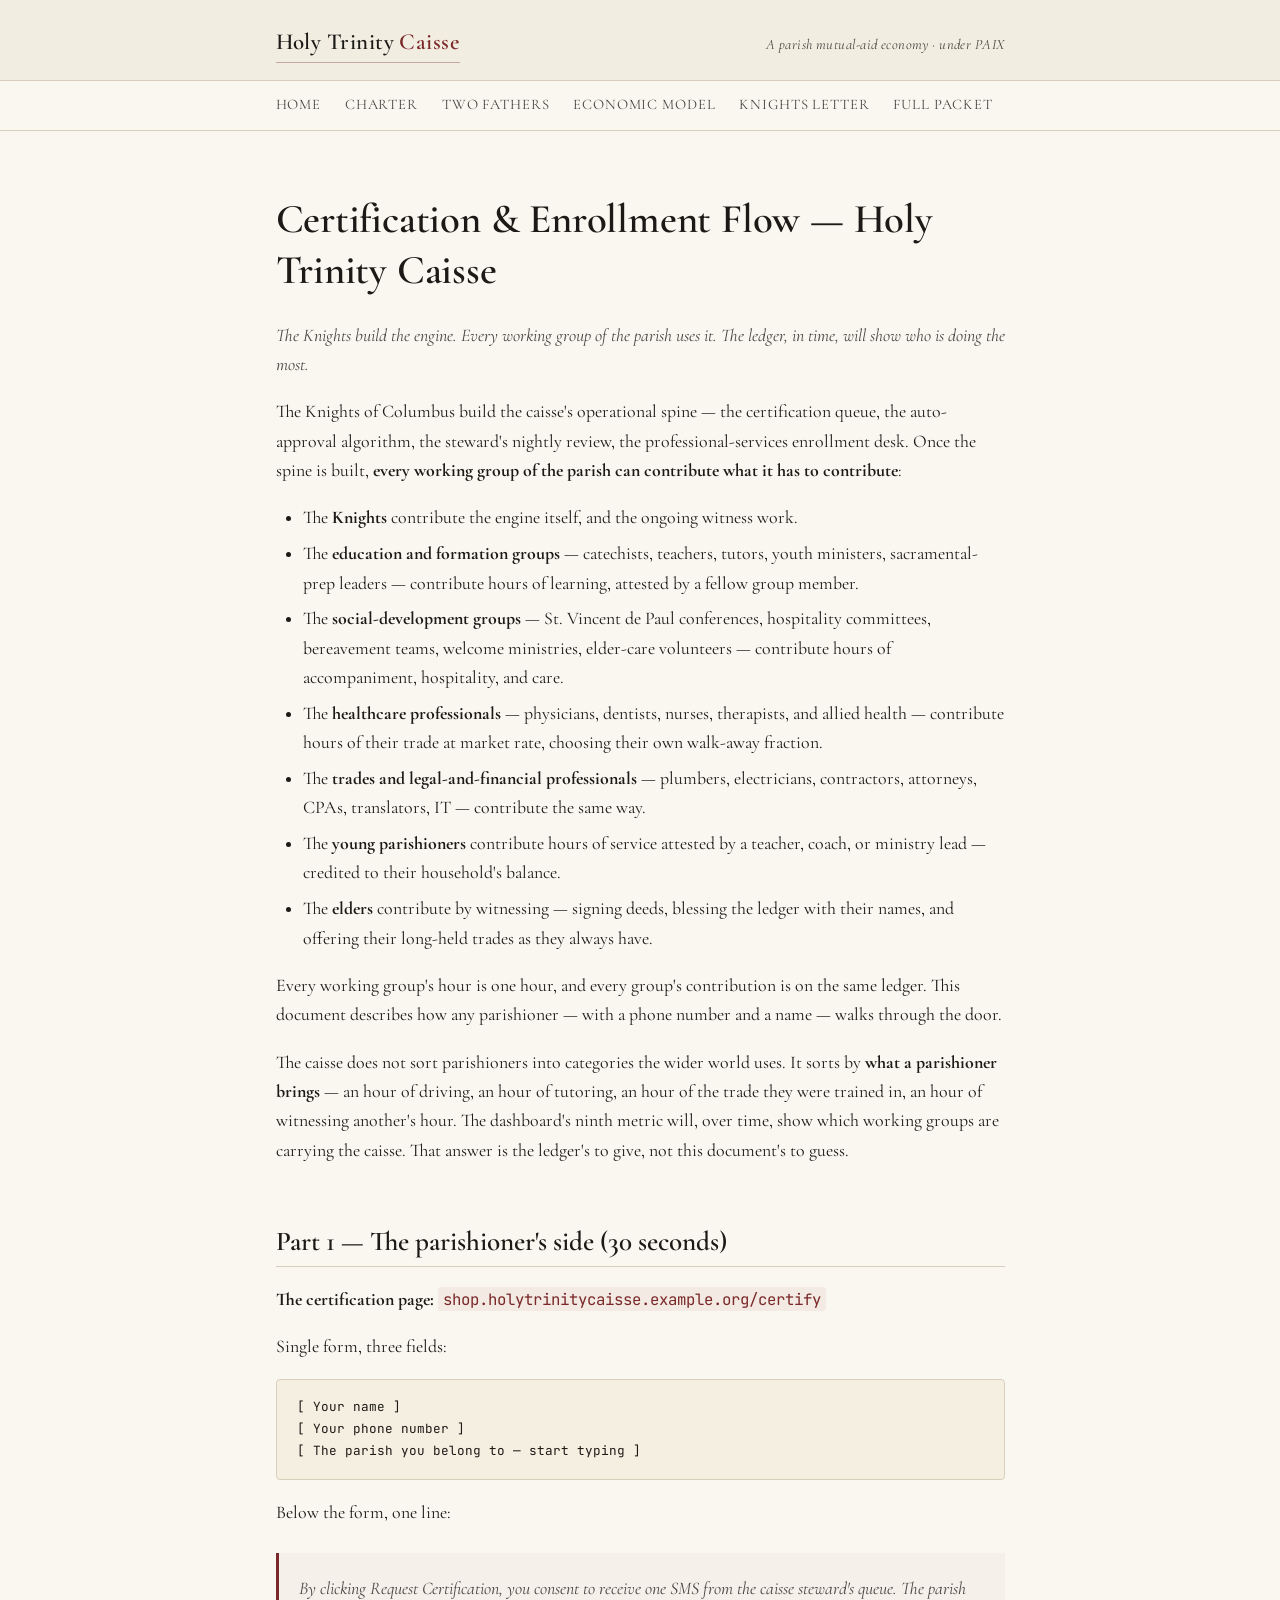
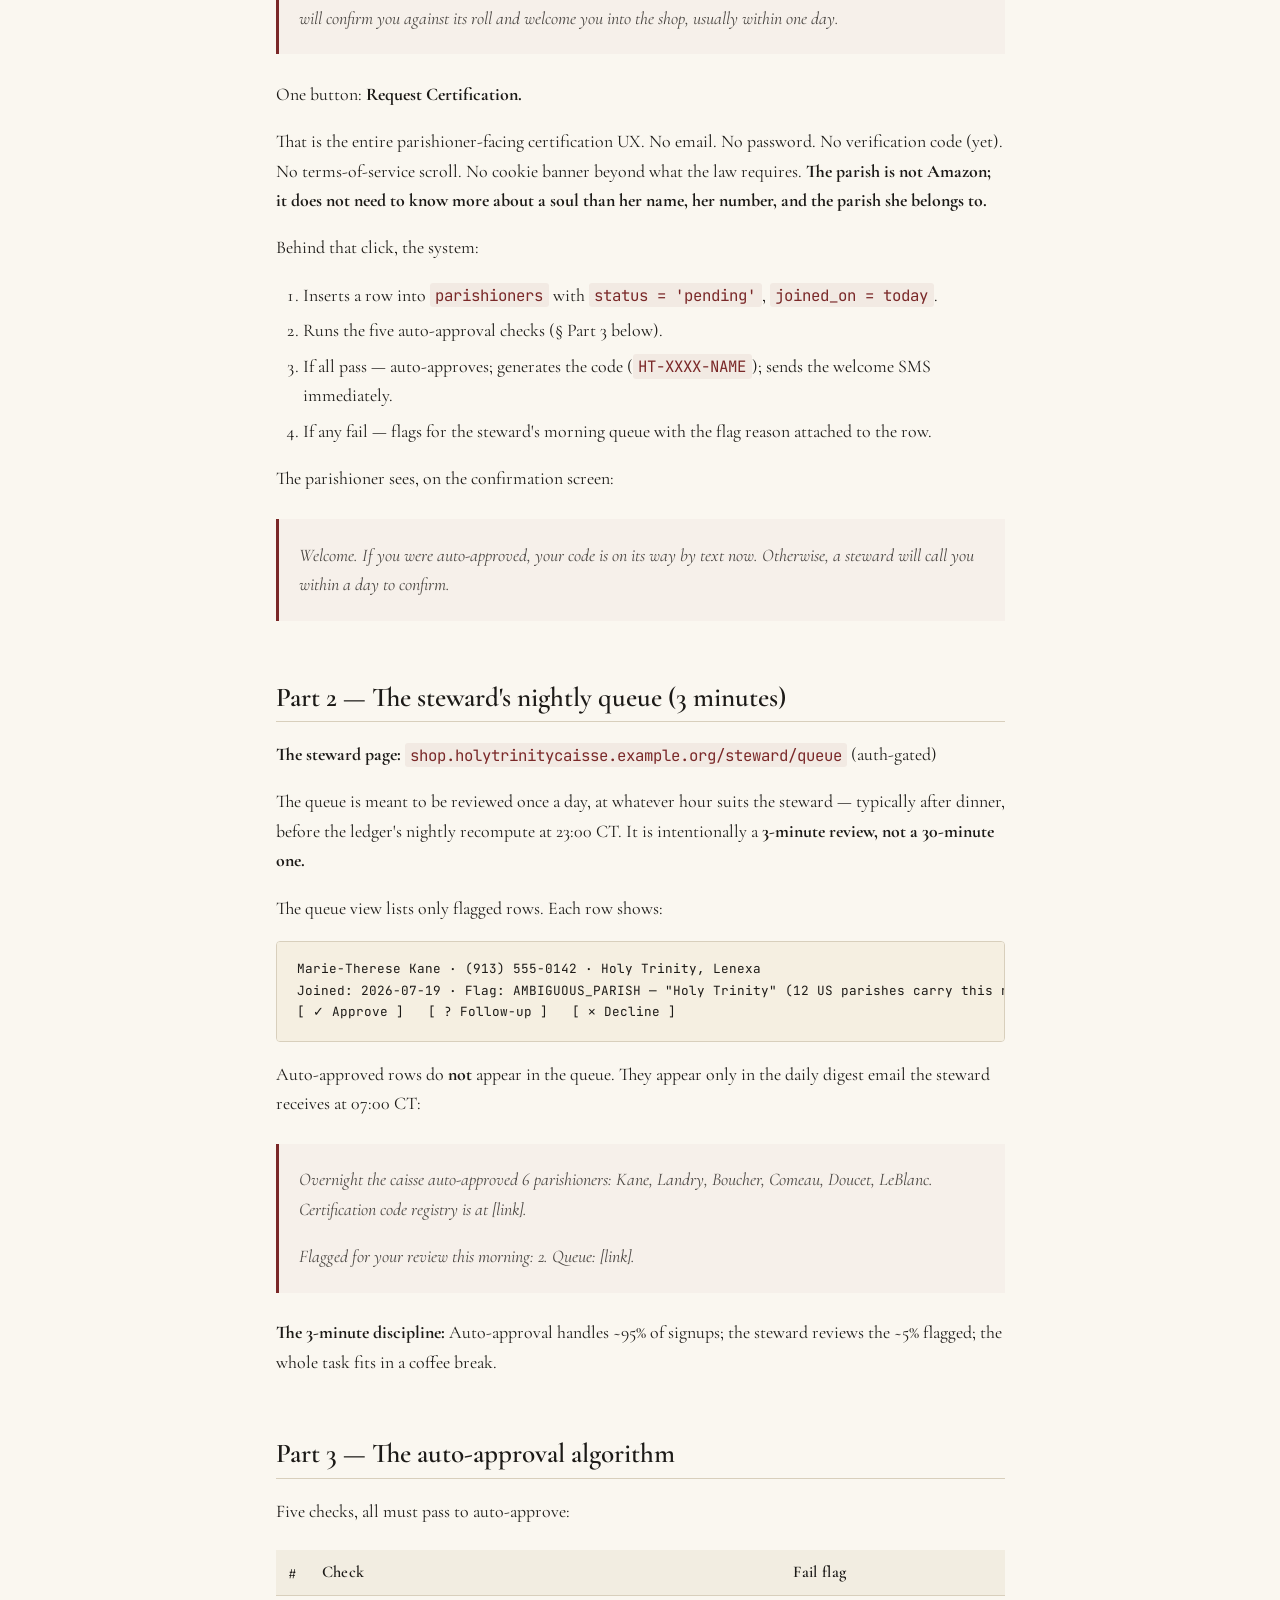
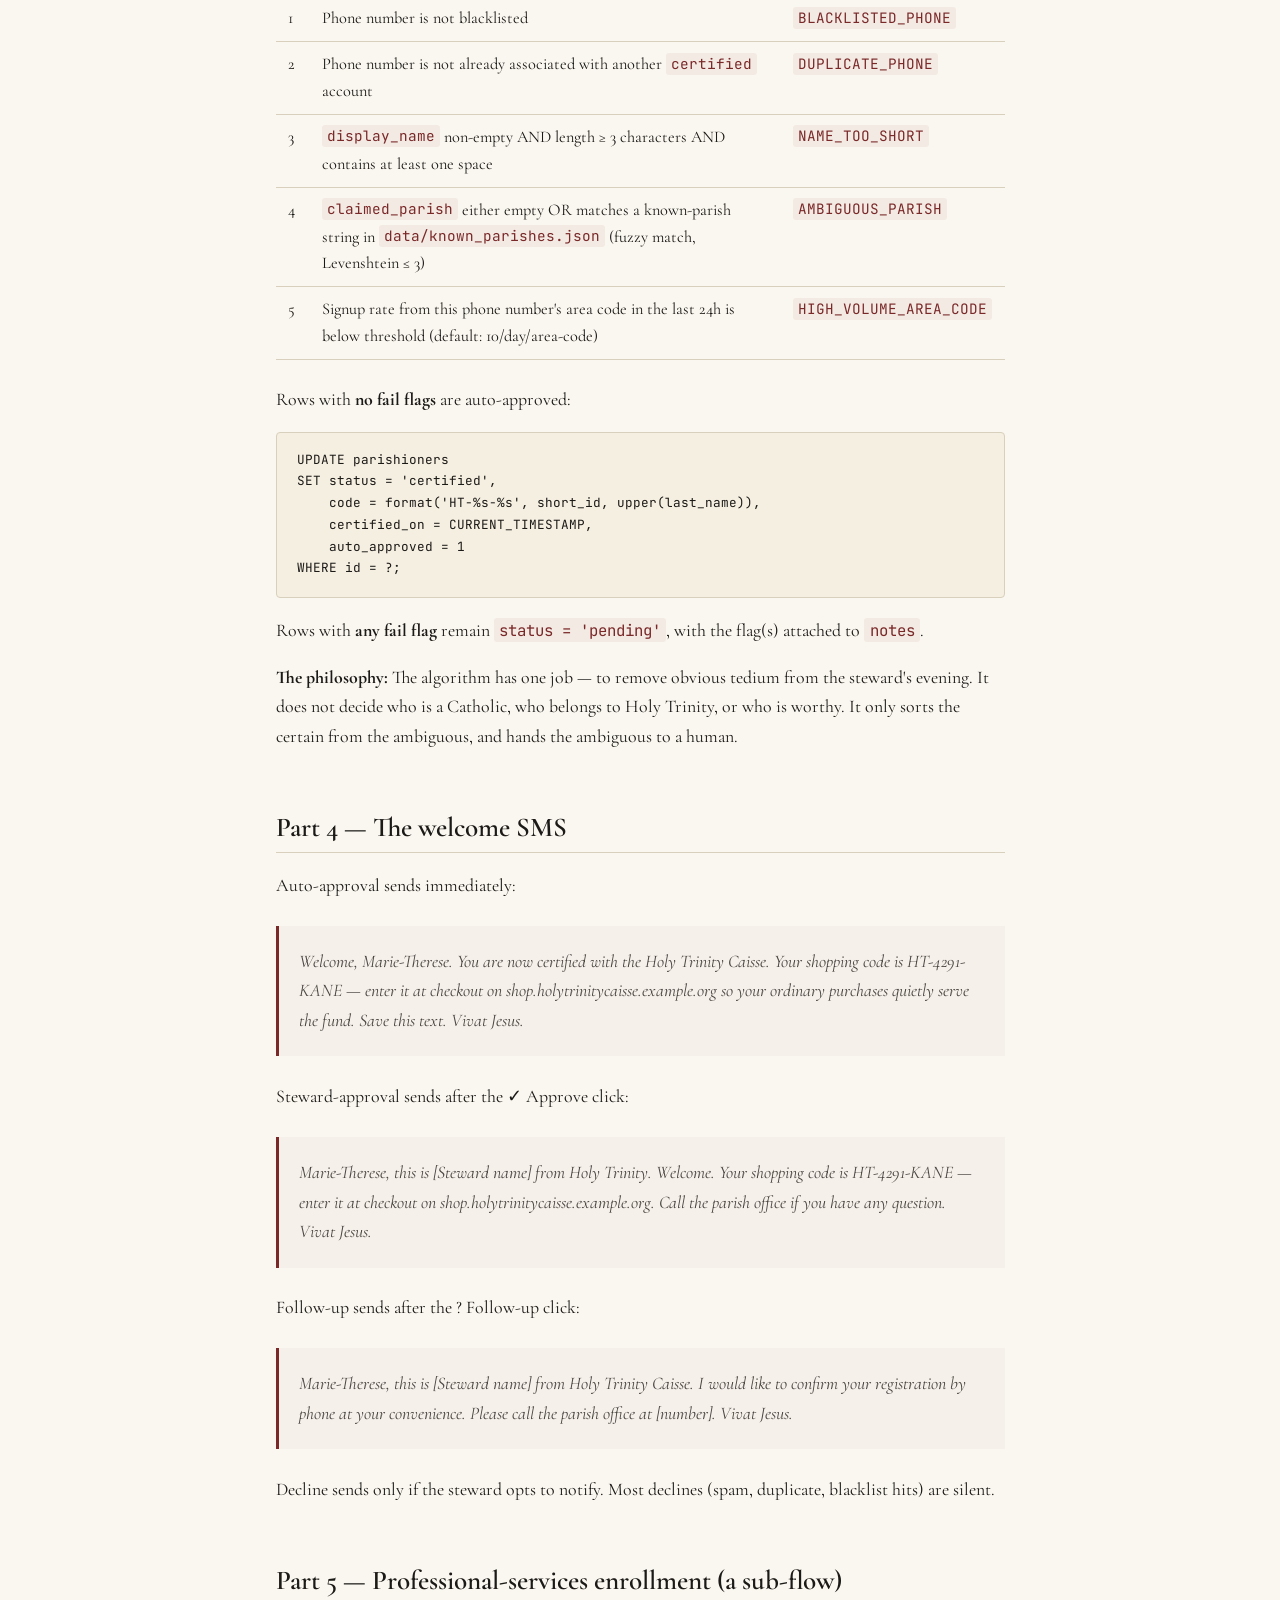
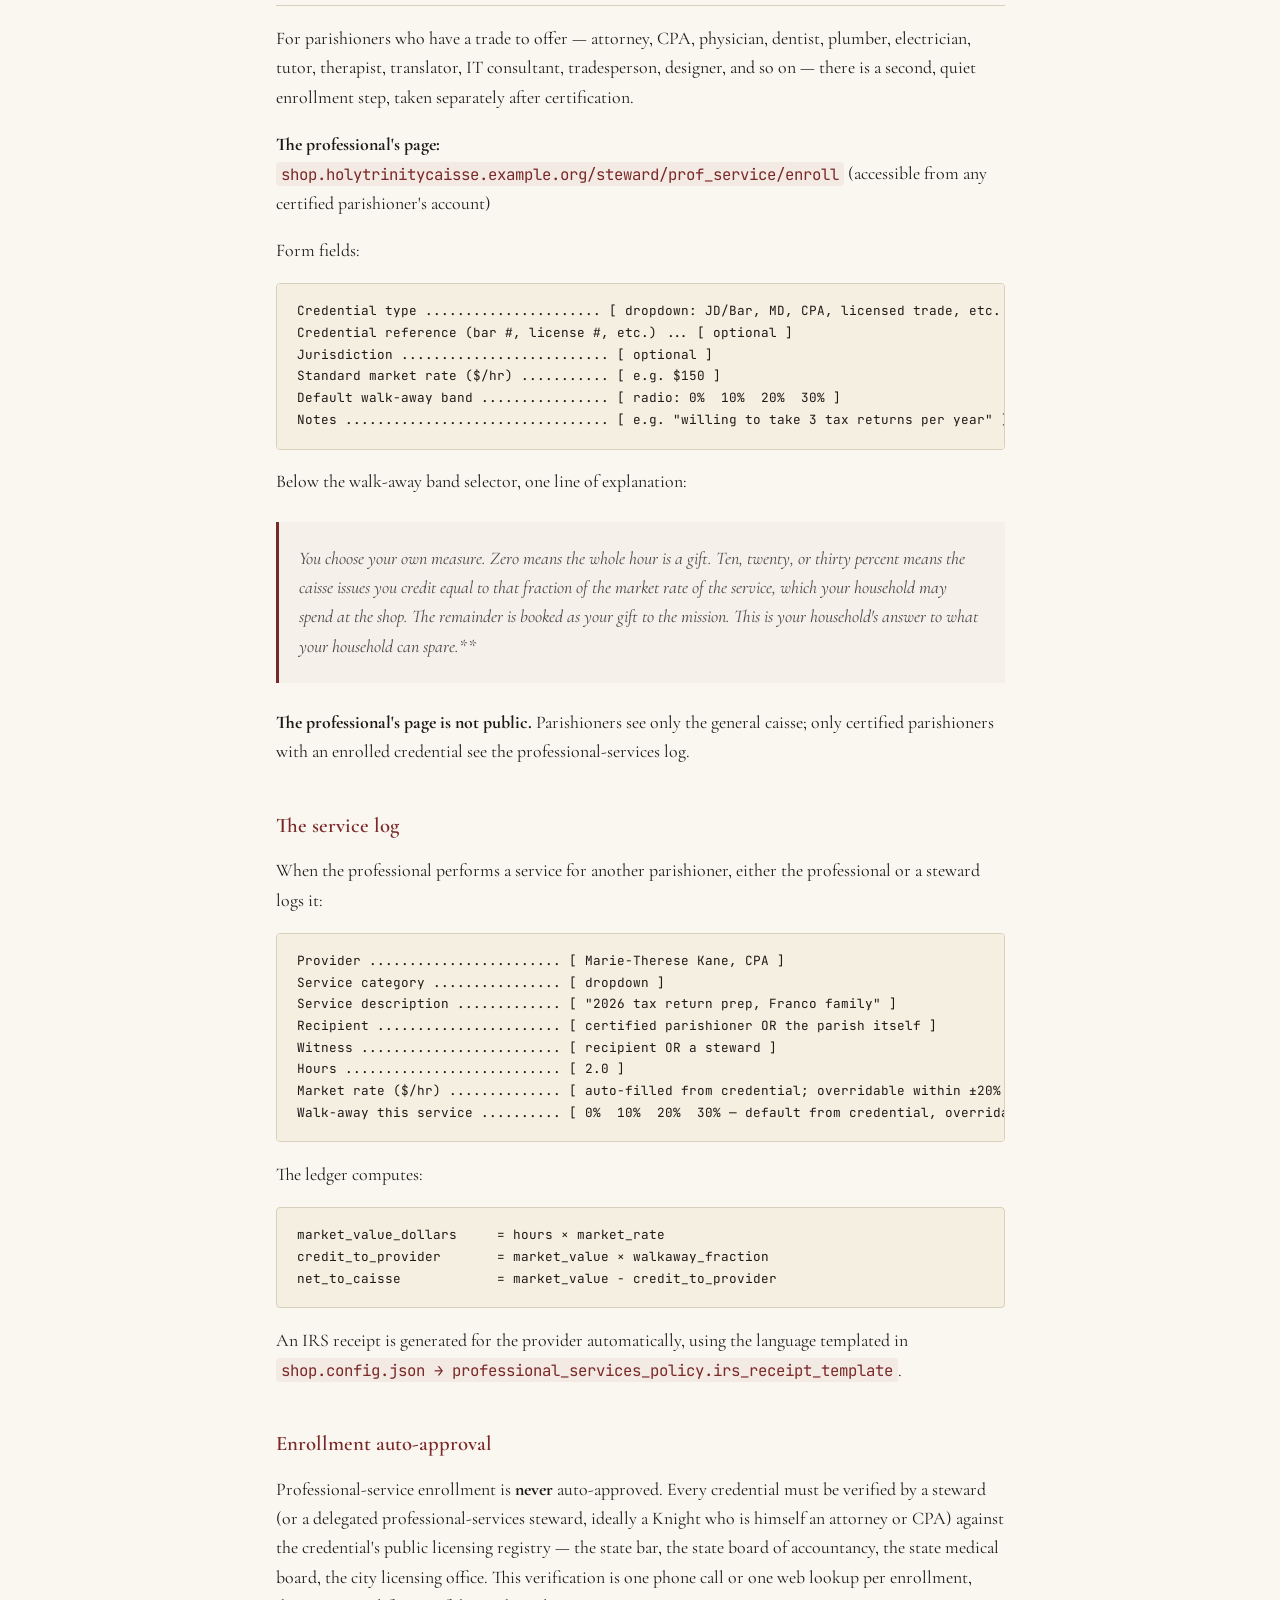
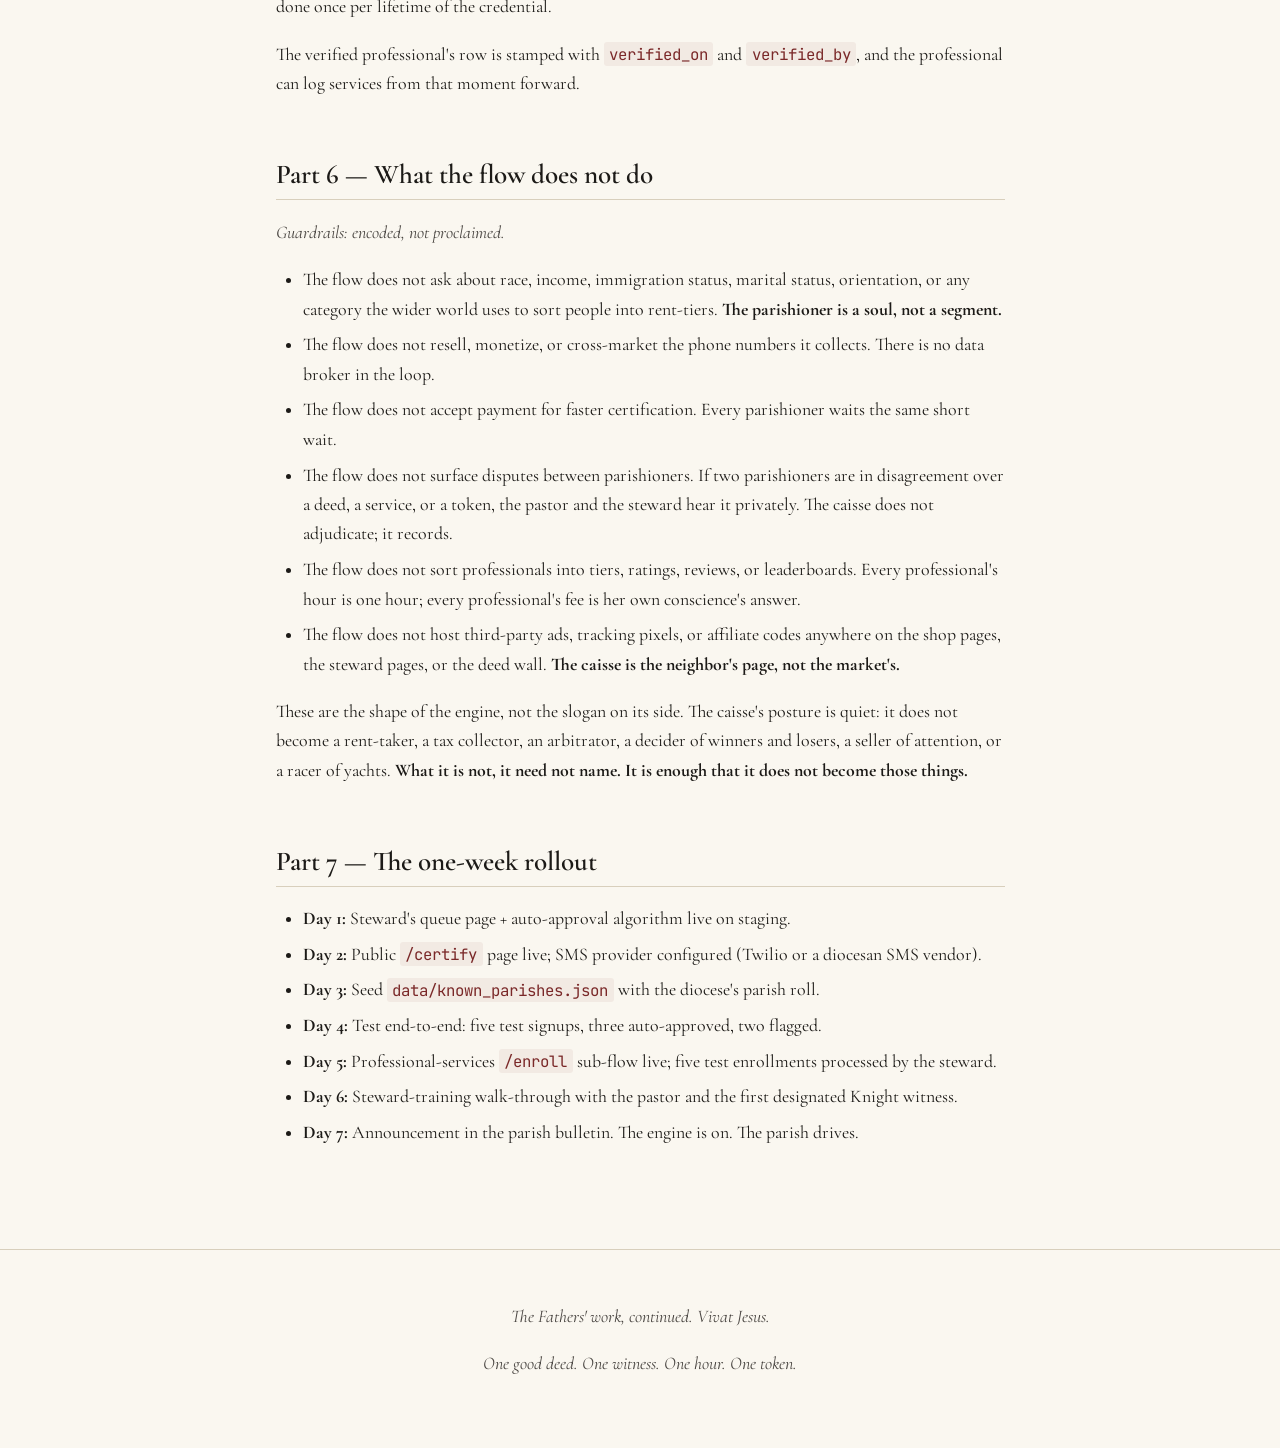
==== certification-flow.html @ d46575b5 "Founding packet — Holy Trinity Caisse One good deed. One witness. One hour. One token.  Includes: - " ====
<!DOCTYPE html>
<html lang="en">
<head>
<meta charset="utf-8">
<meta name="viewport" content="width=device-width, initial-scale=1">
<title>Certification & Enrollment Flow — Holy Trinity Caisse</title>
<meta name="description" content="The Holy Trinity Caisse — a parish-scale mutual-aid economy under the umbrella of PAIX.">
<link rel="preconnect" href="https://fonts.googleapis.com">
<link rel="preconnect" href="https://fonts.gstatic.com" crossorigin>
<link href="https://fonts.googleapis.com/css2?family=Cormorant+Garamond:ital,wght@0,400;0,500;0,600;0,700;1,400;1,500&family=JetBrains+Mono:wght@400;500&display=swap" rel="stylesheet">
<link rel="stylesheet" href="style.css">
<link rel="icon" href="data:image/svg+xml,%3Csvg xmlns='http://www.w3.org/2000/svg' viewBox='0 0 32 32'%3E%3Crect width='32' height='32' fill='%23faf7f0'/%3E%3Ctext x='16' y='23' text-anchor='middle' font-family='Georgia' font-size='22' fill='%237a2828' font-weight='600'%3E%E2%9C%9D%3C/text%3E%3C/svg%3E">
</head>
<body>
<header class="site">
  <div class="wrap">
    <div class="brand">
      <a href="index.html" class="brand-title">Holy Trinity <span>Caisse</span></a>
      <span class="brand-tag">A parish mutual-aid economy · under PAIX</span>
    </div>
  </div>
</header>
<nav class="site">
  <div class="wrap">
    <a href="index.html">Home</a>
    <a href="charter.html">Charter</a>
    <a href="history.html">Two Fathers</a>
    <a href="economic-model.html">Economic Model</a>
    <a href="knights-letter.html">Knights Letter</a>
    <a href="packet.html">Full Packet</a>
  </div>
</nav>
<main>
  <div class="wrap">
    <h1 id="certification-enrollment-flow-holy-trinity-caisse">Certification &amp; Enrollment Flow — Holy Trinity Caisse</h1>
<p><em>The Knights build the engine. Every working group of the parish uses it. The ledger, in time, will show who is doing the most.</em></p>
<p>The Knights of Columbus build the caisse's operational spine — the certification queue, the auto-approval algorithm, the steward's nightly review, the professional-services enrollment desk. Once the spine is built, <strong>every working group of the parish can contribute what it has to contribute</strong>:</p>
<ul>
<li>The <strong>Knights</strong> contribute the engine itself, and the ongoing witness work.</li>
<li>The <strong>education and formation groups</strong> — catechists, teachers, tutors, youth ministers, sacramental-prep leaders — contribute hours of learning, attested by a fellow group member.</li>
<li>The <strong>social-development groups</strong> — St. Vincent de Paul conferences, hospitality committees, bereavement teams, welcome ministries, elder-care volunteers — contribute hours of accompaniment, hospitality, and care.</li>
<li>The <strong>healthcare professionals</strong> — physicians, dentists, nurses, therapists, and allied health — contribute hours of their trade at market rate, choosing their own walk-away fraction.</li>
<li>The <strong>trades and legal-and-financial professionals</strong> — plumbers, electricians, contractors, attorneys, CPAs, translators, IT — contribute the same way.</li>
<li>The <strong>young parishioners</strong> contribute hours of service attested by a teacher, coach, or ministry lead — credited to their household's balance.</li>
<li>The <strong>elders</strong> contribute by witnessing — signing deeds, blessing the ledger with their names, and offering their long-held trades as they always have.</li>
</ul>
<p>Every working group's hour is one hour, and every group's contribution is on the same ledger. This document describes how any parishioner — with a phone number and a name — walks through the door.</p>
<p>The caisse does not sort parishioners into categories the wider world uses. It sorts by <strong>what a parishioner brings</strong> — an hour of driving, an hour of tutoring, an hour of the trade they were trained in, an hour of witnessing another's hour. The dashboard's ninth metric will, over time, show which working groups are carrying the caisse. That answer is the ledger's to give, not this document's to guess.</p>
<h2 id="part-1-the-parishioners-side-30-seconds">Part 1 — The parishioner's side (30 seconds)</h2>
<p><strong>The certification page:</strong> <code>shop.holytrinitycaisse.example.org/certify</code></p>
<p>Single form, three fields:</p>
<pre><code>[ Your name ]
[ Your phone number ]
[ The parish you belong to — start typing ]
</code></pre>
<p>Below the form, one line:</p>
<blockquote>
<p><em>By clicking Request Certification, you consent to receive one SMS from the caisse steward's queue. The parish will confirm you against its roll and welcome you into the shop, usually within one day.</em></p>
</blockquote>
<p>One button: <strong>Request Certification.</strong></p>
<p>That is the entire parishioner-facing certification UX. No email. No password. No verification code (yet). No terms-of-service scroll. No cookie banner beyond what the law requires. <strong>The parish is not Amazon; it does not need to know more about a soul than her name, her number, and the parish she belongs to.</strong></p>
<p>Behind that click, the system:</p>
<ol>
<li>Inserts a row into <code>parishioners</code> with <code>status = 'pending'</code>, <code>joined_on = today</code>.</li>
<li>Runs the five auto-approval checks (§ Part 3 below).</li>
<li>If all pass — auto-approves; generates the code (<code>HT-XXXX-NAME</code>); sends the welcome SMS immediately.</li>
<li>If any fail — flags for the steward's morning queue with the flag reason attached to the row.</li>
</ol>
<p>The parishioner sees, on the confirmation screen:</p>
<blockquote>
<p><em>Welcome. If you were auto-approved, your code is on its way by text now. Otherwise, a steward will call you within a day to confirm.</em></p>
</blockquote>
<h2 id="part-2-the-stewards-nightly-queue-3-minutes">Part 2 — The steward's nightly queue (3 minutes)</h2>
<p><strong>The steward page:</strong> <code>shop.holytrinitycaisse.example.org/steward/queue</code> (auth-gated)</p>
<p>The queue is meant to be reviewed once a day, at whatever hour suits the steward — typically after dinner, before the ledger's nightly recompute at 23:00 CT. It is intentionally a <strong>3-minute review, not a 30-minute one.</strong></p>
<p>The queue view lists only flagged rows. Each row shows:</p>
<pre><code>Marie-Therese Kane · (913) 555-0142 · Holy Trinity, Lenexa
Joined: 2026-07-19 · Flag: AMBIGUOUS_PARISH — &quot;Holy Trinity&quot; (12 US parishes carry this name)
[ ✓ Approve ]   [ ? Follow-up ]   [ ✕ Decline ]
</code></pre>
<p>Auto-approved rows do <strong>not</strong> appear in the queue. They appear only in the daily digest email the steward receives at 07:00 CT:</p>
<blockquote>
<p><em>Overnight the caisse auto-approved 6 parishioners: Kane, Landry, Boucher, Comeau, Doucet, LeBlanc. Certification code registry is at [link].</em></p>
<p><em>Flagged for your review this morning: 2. Queue: [link].</em></p>
</blockquote>
<p><strong>The 3-minute discipline:</strong> Auto-approval handles ~95% of signups; the steward reviews the ~5% flagged; the whole task fits in a coffee break.</p>
<h2 id="part-3-the-auto-approval-algorithm">Part 3 — The auto-approval algorithm</h2>
<p>Five checks, all must pass to auto-approve:</p>
<table>
<thead>
<tr>
<th>#</th>
<th>Check</th>
<th>Fail flag</th>
</tr>
</thead>
<tbody>
<tr>
<td>1</td>
<td>Phone number is not blacklisted</td>
<td><code>BLACKLISTED_PHONE</code></td>
</tr>
<tr>
<td>2</td>
<td>Phone number is not already associated with another <code>certified</code> account</td>
<td><code>DUPLICATE_PHONE</code></td>
</tr>
<tr>
<td>3</td>
<td><code>display_name</code> non-empty AND length ≥ 3 characters AND contains at least one space</td>
<td><code>NAME_TOO_SHORT</code></td>
</tr>
<tr>
<td>4</td>
<td><code>claimed_parish</code> either empty OR matches a known-parish string in <code>data/known_parishes.json</code> (fuzzy match, Levenshtein ≤ 3)</td>
<td><code>AMBIGUOUS_PARISH</code></td>
</tr>
<tr>
<td>5</td>
<td>Signup rate from this phone number's area code in the last 24h is below threshold (default: 10/day/area-code)</td>
<td><code>HIGH_VOLUME_AREA_CODE</code></td>
</tr>
</tbody>
</table>
<p>Rows with <strong>no fail flags</strong> are auto-approved:</p>
<pre><code class="language-sql">UPDATE parishioners
SET status = 'certified',
    code = format('HT-%s-%s', short_id, upper(last_name)),
    certified_on = CURRENT_TIMESTAMP,
    auto_approved = 1
WHERE id = ?;
</code></pre>
<p>Rows with <strong>any fail flag</strong> remain <code>status = 'pending'</code>, with the flag(s) attached to <code>notes</code>.</p>
<p><strong>The philosophy:</strong> The algorithm has one job — to remove obvious tedium from the steward's evening. It does not decide who is a Catholic, who belongs to Holy Trinity, or who is worthy. It only sorts the certain from the ambiguous, and hands the ambiguous to a human.</p>
<h2 id="part-4-the-welcome-sms">Part 4 — The welcome SMS</h2>
<p>Auto-approval sends immediately:</p>
<blockquote>
<p><em>Welcome, Marie-Therese. You are now certified with the Holy Trinity Caisse. Your shopping code is </em><em>HT-4291-KANE</em><em> — enter it at checkout on shop.holytrinitycaisse.example.org so your ordinary purchases quietly serve the fund. Save this text. Vivat Jesus.</em></p>
</blockquote>
<p>Steward-approval sends after the ✓ Approve click:</p>
<blockquote>
<p><em>Marie-Therese, this is [Steward name] from Holy Trinity. Welcome. Your shopping code is </em><em>HT-4291-KANE</em><em> — enter it at checkout on shop.holytrinitycaisse.example.org. Call the parish office if you have any question. Vivat Jesus.</em></p>
</blockquote>
<p>Follow-up sends after the ? Follow-up click:</p>
<blockquote>
<p><em>Marie-Therese, this is [Steward name] from Holy Trinity Caisse. I would like to confirm your registration by phone at your convenience. Please call the parish office at [number]. Vivat Jesus.</em></p>
</blockquote>
<p>Decline sends only if the steward opts to notify. Most declines (spam, duplicate, blacklist hits) are silent.</p>
<h2 id="part-5-professional-services-enrollment-a-sub-flow">Part 5 — Professional-services enrollment (a sub-flow)</h2>
<p>For parishioners who have a trade to offer — attorney, CPA, physician, dentist, plumber, electrician, tutor, therapist, translator, IT consultant, tradesperson, designer, and so on — there is a second, quiet enrollment step, taken separately after certification.</p>
<p><strong>The professional's page:</strong> <code>shop.holytrinitycaisse.example.org/steward/prof_service/enroll</code> (accessible from any certified parishioner's account)</p>
<p>Form fields:</p>
<pre><code>Credential type ...................... [ dropdown: JD/Bar, MD, CPA, licensed trade, etc. ]
Credential reference (bar #, license #, etc.) ... [ optional ]
Jurisdiction .......................... [ optional ]
Standard market rate ($/hr) ........... [ e.g. $150 ]
Default walk-away band ................ [ radio: 0%  10%  20%  30% ]
Notes ................................. [ e.g. &quot;willing to take 3 tax returns per year&quot; ]
</code></pre>
<p>Below the walk-away band selector, one line of explanation:</p>
<blockquote>
<p><em>You choose your own measure. Zero means the whole hour is a gift. Ten, twenty, or thirty percent means the caisse issues you credit equal to that fraction of the market rate of the service, which your household may spend at the shop. The remainder is booked as your gift to the mission. </em><em>This is your household's answer to what your household can spare.</em>**</p>
</blockquote>
<p><strong>The professional's page is not public.</strong> Parishioners see only the general caisse; only certified parishioners with an enrolled credential see the professional-services log.</p>
<h3 id="the-service-log">The service log</h3>
<p>When the professional performs a service for another parishioner, either the professional or a steward logs it:</p>
<pre><code>Provider ........................ [ Marie-Therese Kane, CPA ]
Service category ................ [ dropdown ]
Service description ............. [ &quot;2026 tax return prep, Franco family&quot; ]
Recipient ....................... [ certified parishioner OR the parish itself ]
Witness ......................... [ recipient OR a steward ]
Hours ........................... [ 2.0 ]
Market rate ($/hr) .............. [ auto-filled from credential; overridable within ±20% ]
Walk-away this service .......... [ 0%  10%  20%  30% — default from credential, overridable per service ]
</code></pre>
<p>The ledger computes:</p>
<pre><code>market_value_dollars     = hours × market_rate
credit_to_provider       = market_value × walkaway_fraction
net_to_caisse            = market_value − credit_to_provider
</code></pre>
<p>An IRS receipt is generated for the provider automatically, using the language templated in <code>shop.config.json → professional_services_policy.irs_receipt_template</code>.</p>
<h3 id="enrollment-auto-approval">Enrollment auto-approval</h3>
<p>Professional-service enrollment is <strong>never</strong> auto-approved. Every credential must be verified by a steward (or a delegated professional-services steward, ideally a Knight who is himself an attorney or CPA) against the credential's public licensing registry — the state bar, the state board of accountancy, the state medical board, the city licensing office. This verification is one phone call or one web lookup per enrollment, done once per lifetime of the credential.</p>
<p>The verified professional's row is stamped with <code>verified_on</code> and <code>verified_by</code>, and the professional can log services from that moment forward.</p>
<h2 id="part-6-what-the-flow-does-not-do">Part 6 — What the flow does not do</h2>
<p><em>Guardrails: encoded, not proclaimed.</em></p>
<ul>
<li>The flow does not ask about race, income, immigration status, marital status, orientation, or any category the wider world uses to sort people into rent-tiers. <strong>The parishioner is a soul, not a segment.</strong></li>
<li>The flow does not resell, monetize, or cross-market the phone numbers it collects. There is no data broker in the loop.</li>
<li>The flow does not accept payment for faster certification. Every parishioner waits the same short wait.</li>
<li>The flow does not surface disputes between parishioners. If two parishioners are in disagreement over a deed, a service, or a token, the pastor and the steward hear it privately. The caisse does not adjudicate; it records.</li>
<li>The flow does not sort professionals into tiers, ratings, reviews, or leaderboards. Every professional's hour is one hour; every professional's fee is her own conscience's answer.</li>
<li>The flow does not host third-party ads, tracking pixels, or affiliate codes anywhere on the shop pages, the steward pages, or the deed wall. <strong>The caisse is the neighbor's page, not the market's.</strong></li>
</ul>
<p>These are the shape of the engine, not the slogan on its side. The caisse's posture is quiet: it does not become a rent-taker, a tax collector, an arbitrator, a decider of winners and losers, a seller of attention, or a racer of yachts. <strong>What it is not, it need not name. It is enough that it does not become those things.</strong></p>
<h2 id="part-7-the-one-week-rollout">Part 7 — The one-week rollout</h2>
<ul>
<li><strong>Day 1:</strong> Steward's queue page + auto-approval algorithm live on staging.</li>
<li><strong>Day 2:</strong> Public <code>/certify</code> page live; SMS provider configured (Twilio or a diocesan SMS vendor).</li>
<li><strong>Day 3:</strong> Seed <code>data/known_parishes.json</code> with the diocese's parish roll.</li>
<li><strong>Day 4:</strong> Test end-to-end: five test signups, three auto-approved, two flagged.</li>
<li><strong>Day 5:</strong> Professional-services <code>/enroll</code> sub-flow live; five test enrollments processed by the steward.</li>
<li><strong>Day 6:</strong> Steward-training walk-through with the pastor and the first designated Knight witness.</li>
<li><strong>Day 7:</strong> Announcement in the parish bulletin. The engine is on. The parish drives.</li>
</ul>
  </div>
</main>
<footer class="site">
  <div class="wrap">
    <p><em>The Fathers' work, continued. Vivat Jesus.</em></p>
    <p>One good deed. One witness. One hour. One token.</p>
  </div>
</footer>
</body>
</html>
---- style.css ----
:root {
  --ink: #1c1a17;
  --ink-soft: #4a4642;
  --parchment: #faf7f0;
  --parchment-warm: #f2ede1;
  --rule: #d8cfbc;
  --accent: #7a2828;
  --accent-soft: #a45050;
  --gold: #a68b3a;
}

* { box-sizing: border-box; }

html {
  font-size: 17px;
  scroll-behavior: smooth;
}

body {
  margin: 0;
  background: var(--parchment);
  color: var(--ink);
  font-family: 'Cormorant Garamond', 'Iowan Old Style', 'Palatino Linotype', Georgia, serif;
  line-height: 1.65;
  -webkit-font-smoothing: antialiased;
  text-rendering: optimizeLegibility;
}

header.site {
  border-bottom: 1px solid var(--rule);
  background: var(--parchment-warm);
  padding: 1.4rem 0 1rem;
}
.wrap {
  max-width: 780px;
  margin: 0 auto;
  padding: 0 1.5rem;
}
.brand {
  display: flex;
  align-items: baseline;
  gap: 0.9rem;
  justify-content: space-between;
  flex-wrap: wrap;
}
.brand-title {
  font-size: 1.35rem;
  font-weight: 600;
  letter-spacing: 0.02em;
  color: var(--ink);
  text-decoration: none;
}
.brand-title span {
  color: var(--accent);
}
.brand-tag {
  font-size: 0.85rem;
  font-style: italic;
  color: var(--ink-soft);
  letter-spacing: 0.03em;
}
nav.site {
  border-bottom: 1px solid var(--rule);
  background: var(--parchment);
  font-size: 0.86rem;
  letter-spacing: 0.06em;
  text-transform: uppercase;
}
nav.site .wrap {
  display: flex;
  gap: 1.4rem;
  padding-top: 0.65rem;
  padding-bottom: 0.65rem;
  flex-wrap: wrap;
}
nav.site a {
  color: var(--ink-soft);
  text-decoration: none;
  border-bottom: 1px solid transparent;
  padding-bottom: 2px;
}
nav.site a:hover, nav.site a.current {
  color: var(--accent);
  border-bottom-color: var(--accent);
}

main {
  padding: 3rem 0 5rem;
}

h1, h2, h3, h4 {
  font-family: 'Cormorant Garamond', Georgia, serif;
  color: var(--ink);
  line-height: 1.25;
  margin-top: 2.2em;
  margin-bottom: 0.6em;
  font-weight: 600;
}
h1 { font-size: 2.4rem; margin-top: 0.3em; letter-spacing: -0.005em; }
h2 { font-size: 1.6rem; border-bottom: 1px solid var(--rule); padding-bottom: 0.25em; }
h3 { font-size: 1.22rem; color: var(--accent); }
h4 { font-size: 1.05rem; letter-spacing: 0.02em; }

p, li { font-size: 1.05rem; }
p { margin: 1em 0; }
ul, ol { padding-left: 1.6rem; }
li { margin: 0.35em 0; }

blockquote {
  border-left: 3px solid var(--accent);
  margin: 1.5em 0;
  padding: 0.2em 1.2em;
  color: var(--ink-soft);
  font-style: italic;
  background: rgba(122, 40, 40, 0.03);
}

em {
  font-style: italic;
  color: var(--ink-soft);
}
strong { color: var(--ink); }

a {
  color: var(--accent);
  text-decoration: none;
  border-bottom: 1px solid rgba(122, 40, 40, 0.35);
}
a:hover { border-bottom-color: var(--accent); }

hr {
  border: none;
  border-top: 1px solid var(--rule);
  margin: 2.4em 0;
}

code {
  font-family: 'JetBrains Mono', 'SF Mono', 'Menlo', monospace;
  font-size: 0.88em;
  background: rgba(122, 40, 40, 0.06);
  padding: 0.1em 0.35em;
  border-radius: 3px;
  color: var(--accent);
}
pre {
  background: #f5efe1;
  border: 1px solid var(--rule);
  padding: 1rem 1.2rem;
  overflow-x: auto;
  border-radius: 4px;
  font-size: 0.85rem;
  line-height: 1.5;
}
pre code {
  background: none;
  padding: 0;
  color: var(--ink);
}

table {
  width: 100%;
  border-collapse: collapse;
  margin: 1.5em 0;
  font-size: 0.96rem;
}
th, td {
  border-bottom: 1px solid var(--rule);
  text-align: left;
  padding: 0.55em 0.75em;
  vertical-align: top;
}
th {
  background: var(--parchment-warm);
  font-weight: 600;
  font-family: 'Cormorant Garamond', Georgia, serif;
  color: var(--ink);
  letter-spacing: 0.02em;
}
tbody tr:hover { background: rgba(122, 40, 40, 0.02); }

footer.site {
  border-top: 1px solid var(--rule);
  padding: 2rem 0 3rem;
  font-size: 0.9rem;
  color: var(--ink-soft);
  text-align: center;
  font-style: italic;
}
footer.site a { color: var(--ink-soft); border-bottom-color: rgba(74, 70, 66, 0.3); }

/* Home page */
.hero {
  padding: 3rem 0 2rem;
  text-align: center;
}
.hero .rule {
  font-family: 'Cormorant Garamond', Georgia, serif;
  font-size: 1.55rem;
  font-style: italic;
  color: var(--accent);
  margin: 1.4rem 0 2.2rem;
  letter-spacing: 0.03em;
}
.hero h1 {
  font-size: 2.7rem;
  margin: 0 0 0.4rem;
}
.hero .sub {
  font-size: 1.05rem;
  color: var(--ink-soft);
  font-style: italic;
}

.lanes {
  display: grid;
  grid-template-columns: repeat(auto-fit, minmax(260px, 1fr));
  gap: 1.2rem;
  margin: 3rem 0;
}
.lane {
  border: 1px solid var(--rule);
  padding: 1.2rem 1.3rem 1.4rem;
  background: var(--parchment-warm);
  border-radius: 4px;
}
.lane .num {
  font-family: 'Cormorant Garamond', Georgia, serif;
  font-size: 2.2rem;
  color: var(--accent);
  line-height: 1;
  margin-bottom: 0.3rem;
}
.lane h3 {
  margin: 0 0 0.4rem;
  font-size: 1.15rem;
  color: var(--ink);
}
.lane p {
  font-size: 0.95rem;
  margin: 0;
  color: var(--ink-soft);
}

.docs-list {
  margin: 2rem 0;
}
.docs-list a.doc-row {
  display: block;
  border-bottom: 1px solid var(--rule);
  padding: 1rem 0;
  color: var(--ink);
  border-bottom-color: var(--rule);
  transition: background 0.15s;
}
.docs-list a.doc-row:last-child { border-bottom: none; }
.docs-list a.doc-row:hover {
  background: rgba(122, 40, 40, 0.03);
  padding-left: 0.5rem;
}
.docs-list .doc-title {
  font-family: 'Cormorant Garamond', Georgia, serif;
  font-size: 1.25rem;
  font-weight: 600;
  display: block;
  color: var(--ink);
}
.docs-list .doc-desc {
  font-size: 0.9rem;
  color: var(--ink-soft);
  font-style: italic;
  margin-top: 0.15rem;
}

.callout {
  border: 1px solid var(--rule);
  background: var(--parchment-warm);
  padding: 1.3rem 1.6rem;
  margin: 2rem 0;
  border-radius: 4px;
}
.callout h3 { margin-top: 0; }

@media (max-width: 640px) {
  html { font-size: 16px; }
  .hero h1 { font-size: 2rem; }
  h1 { font-size: 1.9rem; }
  h2 { font-size: 1.4rem; }
}
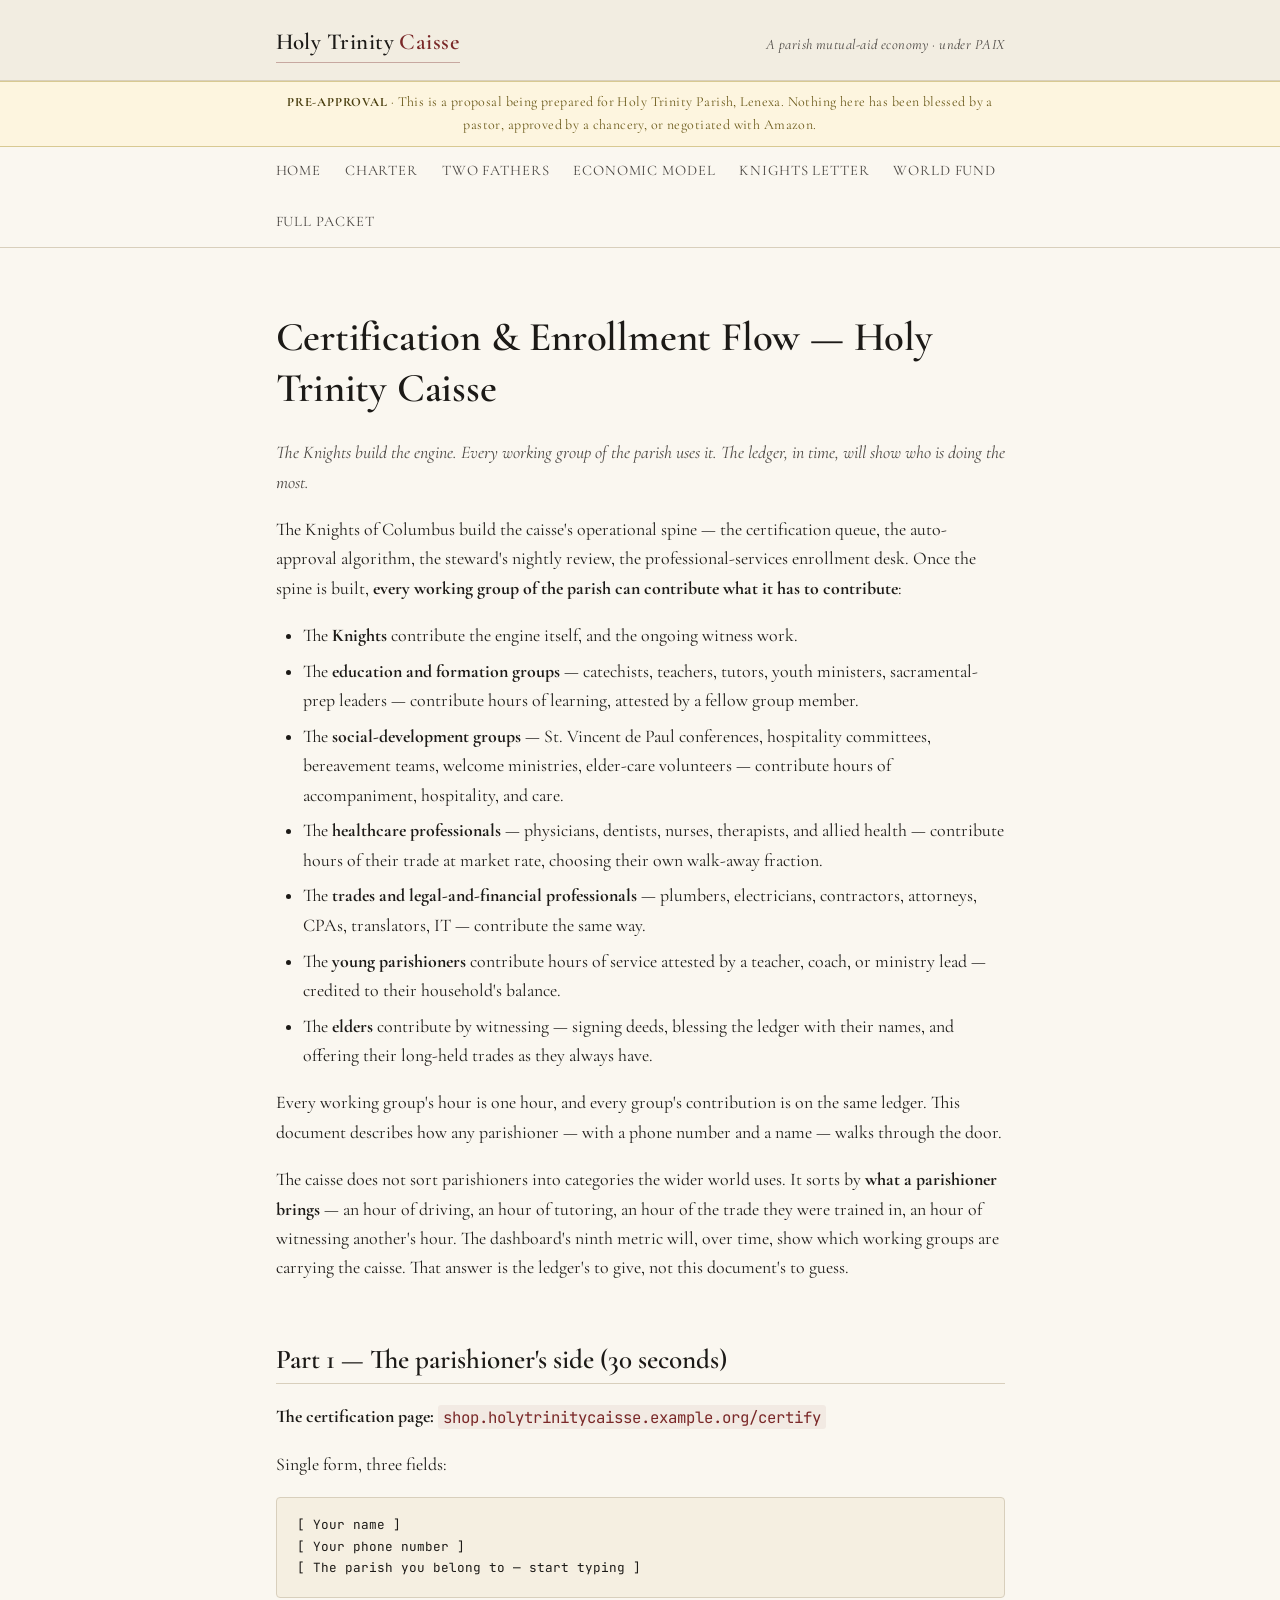
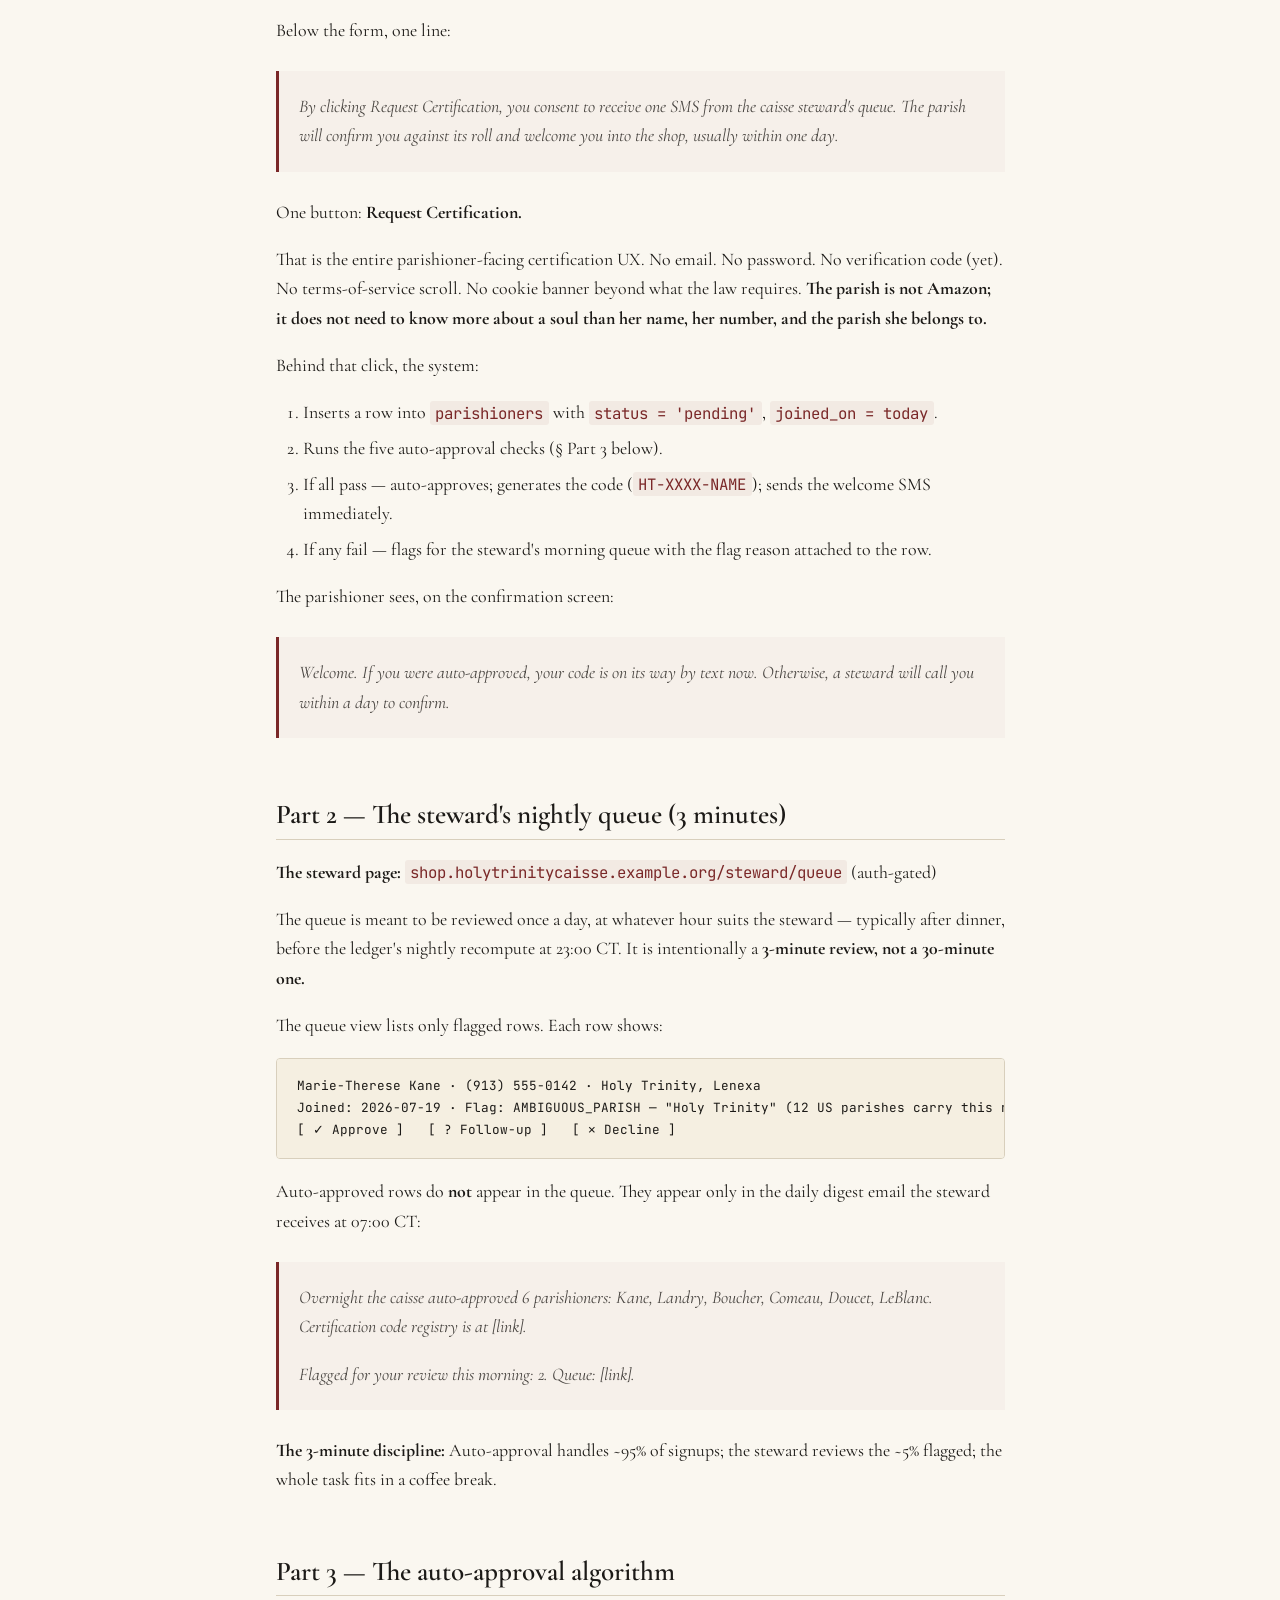
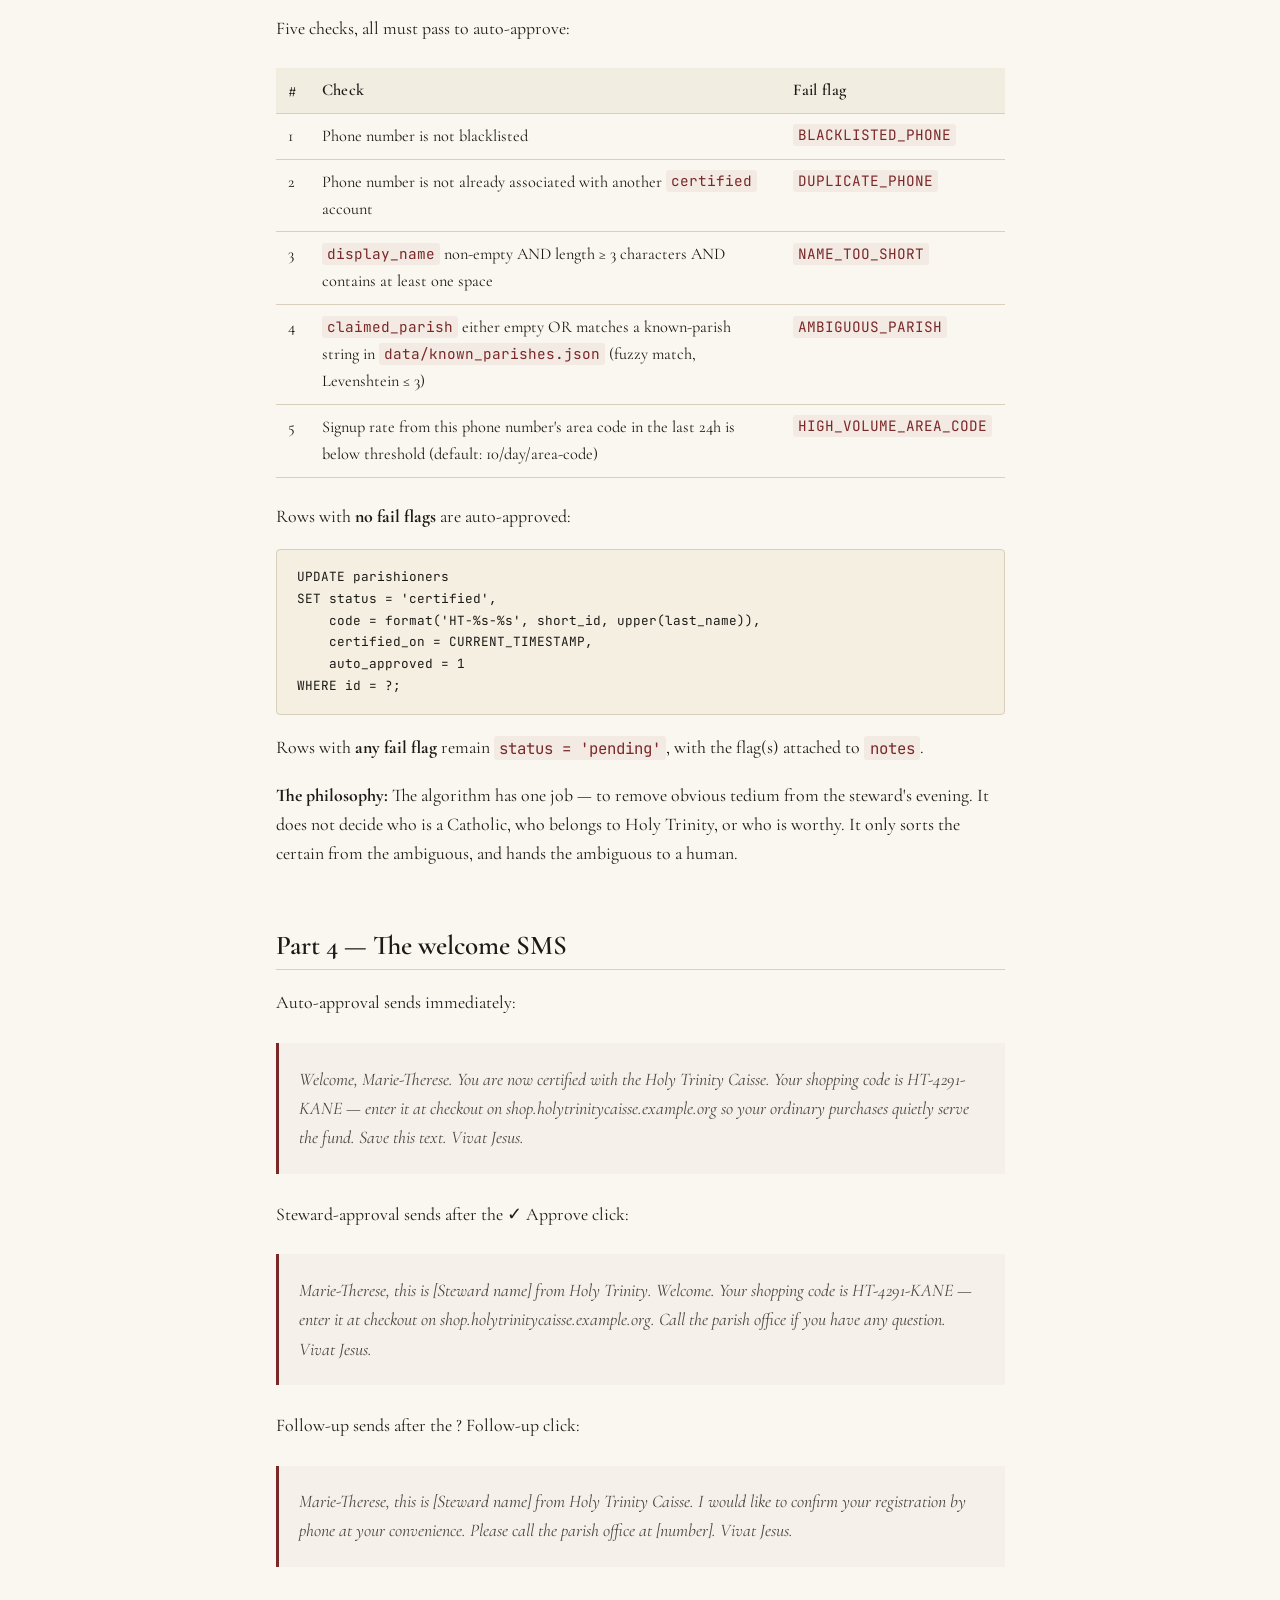
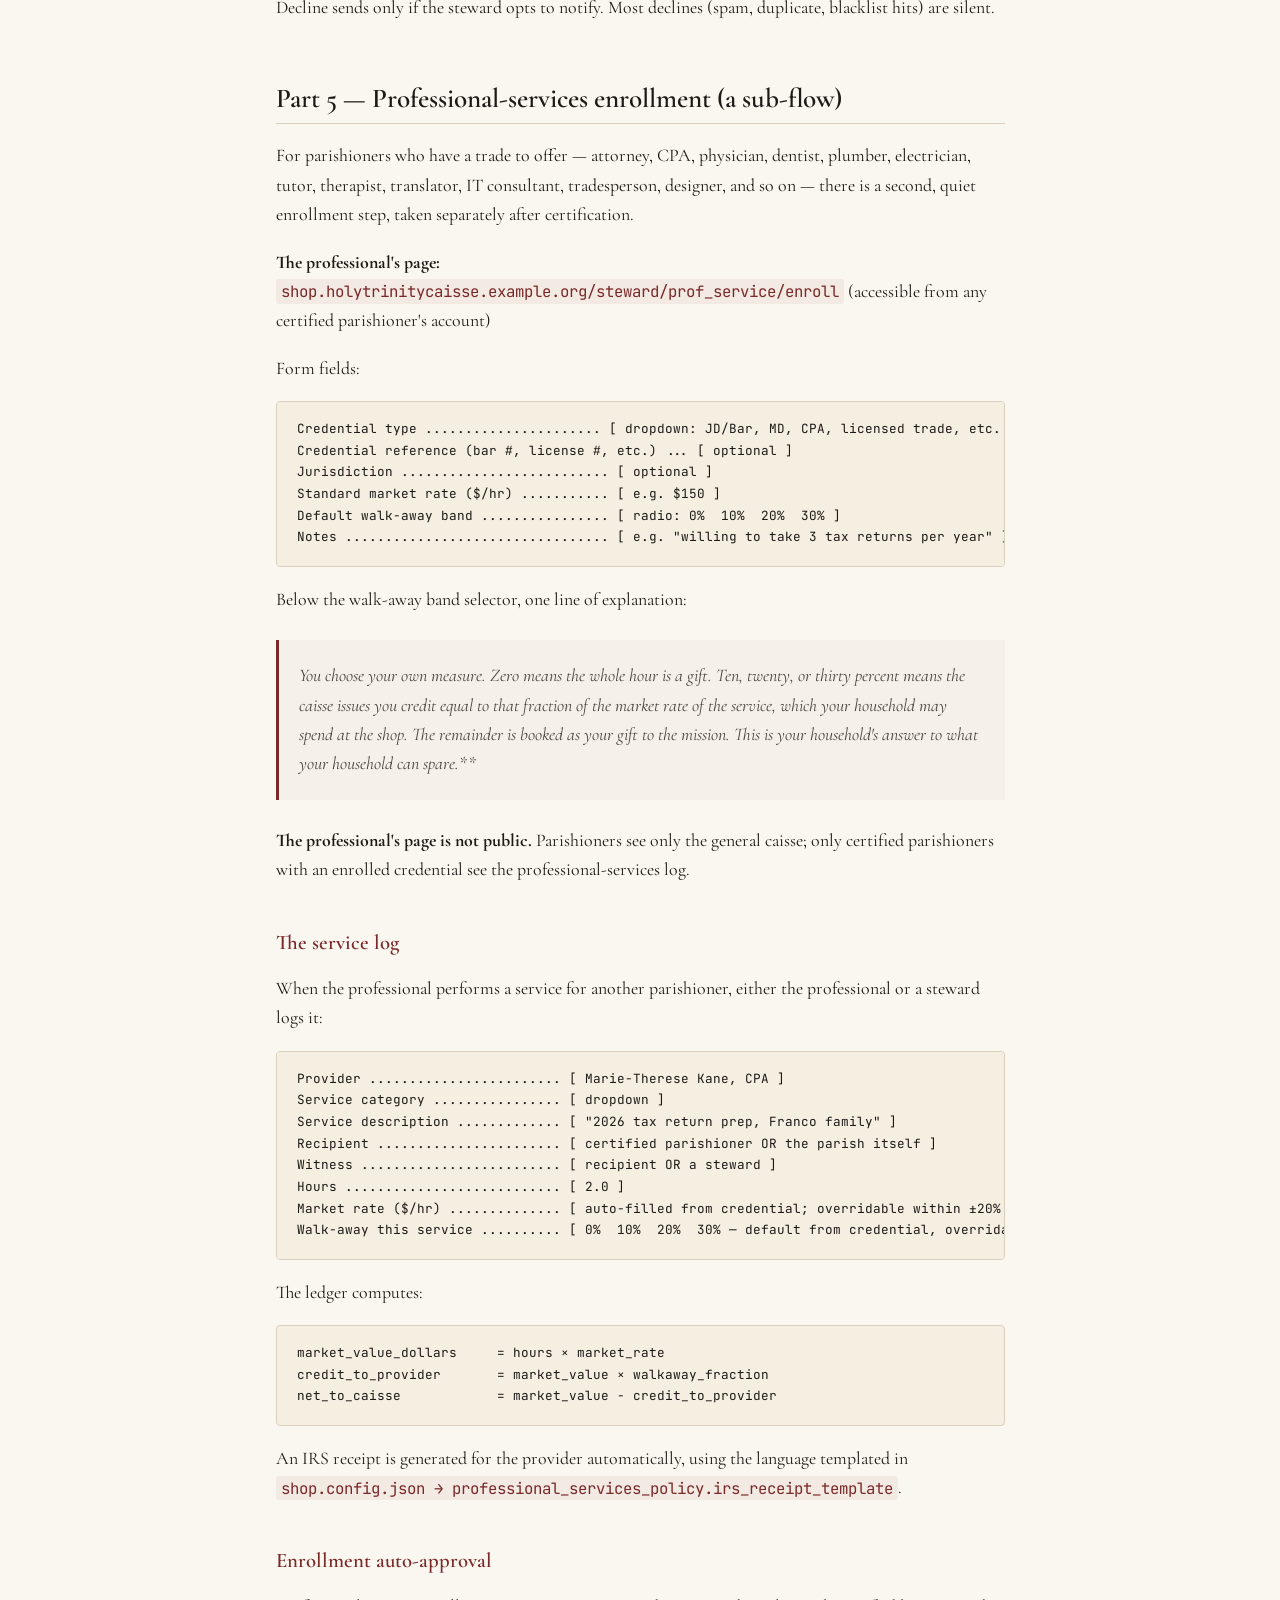
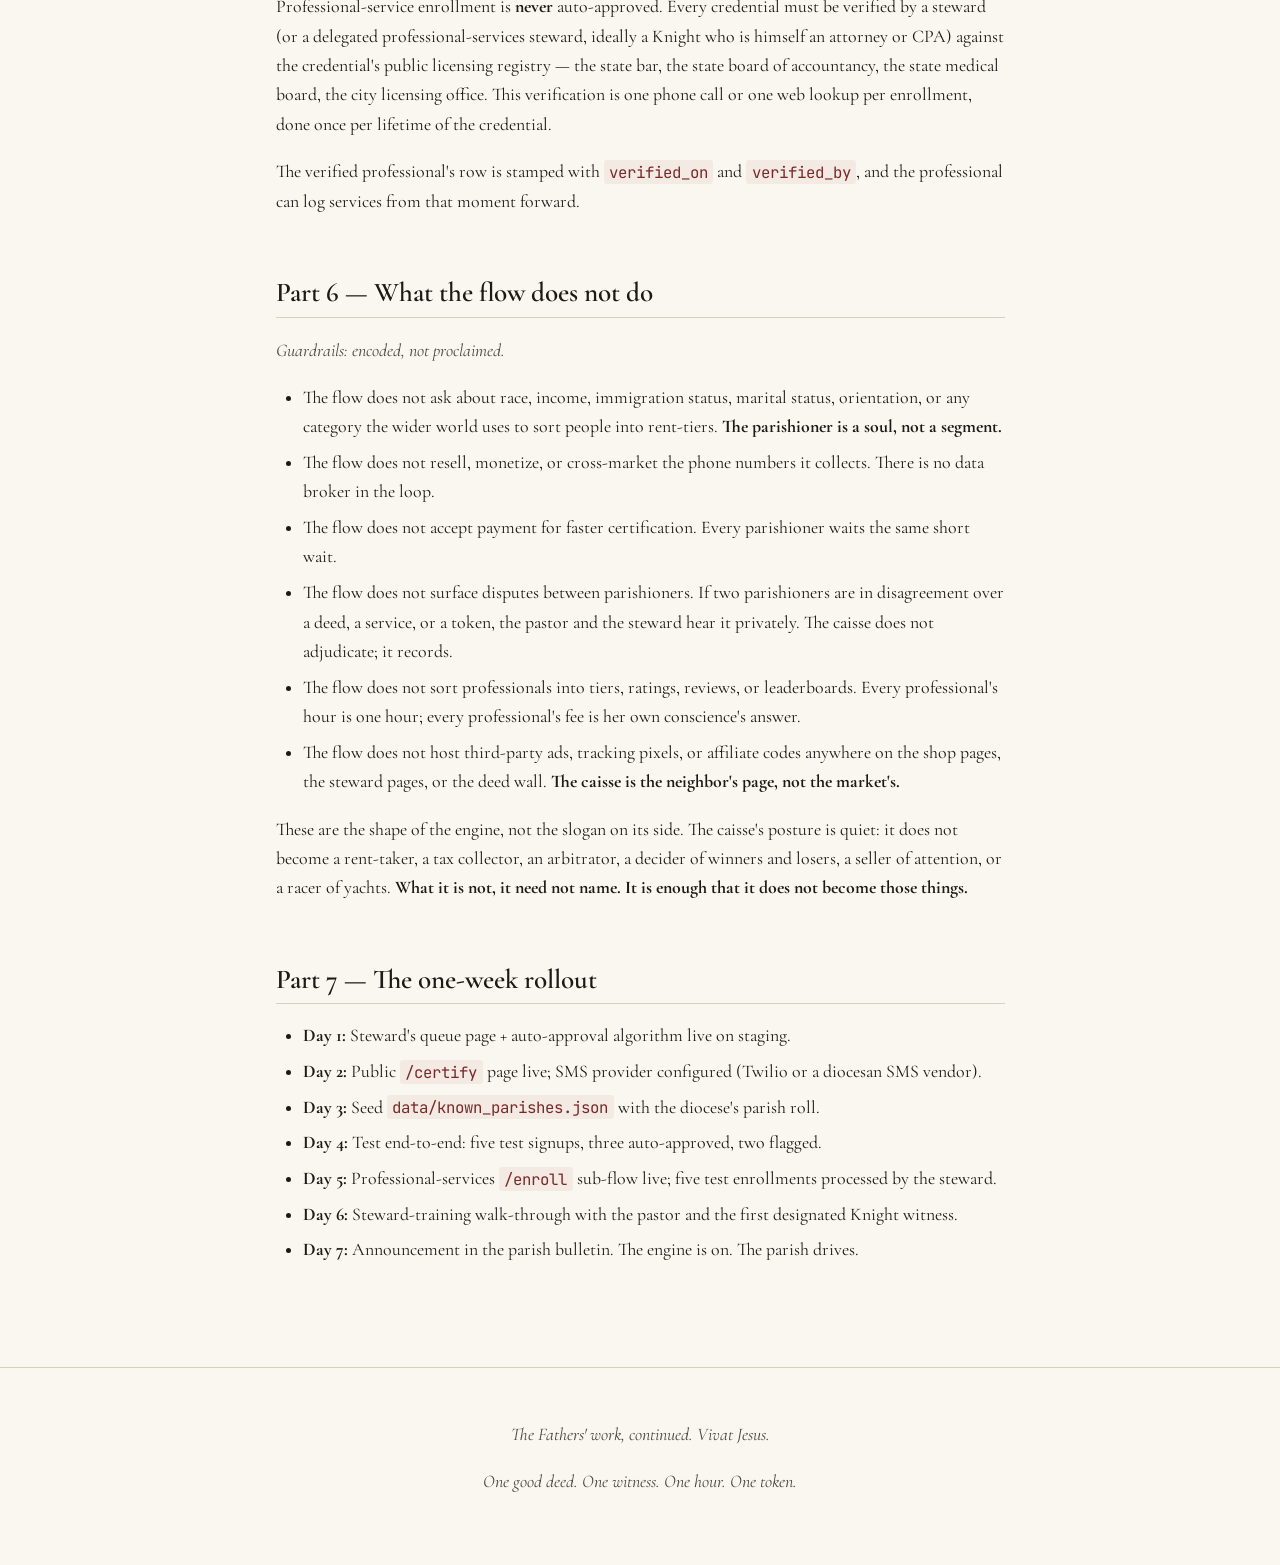
==== commit 190d7f45: "Add PAIX World Fund + honest pre-approval banner + flywheel section - New page: docs/09_world_fund/w" ====
--- a/certification-flow.html
+++ b/certification-flow.html
@@ -20,6 +20,11 @@
     </div>
   </div>
 </header>
+<div class="pre-approval">
+  <div class="wrap">
+    <strong>Pre-approval</strong> · This is a proposal being prepared for Holy Trinity Parish, Lenexa. Nothing here has been blessed by a pastor, approved by a chancery, or negotiated with Amazon.
+  </div>
+</div>
 <nav class="site">
   <div class="wrap">
     <a href="index.html">Home</a>
@@ -27,6 +32,7 @@
     <a href="history.html">Two Fathers</a>
     <a href="economic-model.html">Economic Model</a>
     <a href="knights-letter.html">Knights Letter</a>
+    <a href="world-fund.html">World Fund</a>
     <a href="packet.html">Full Packet</a>
   </div>
 </nav>
--- a/style.css
+++ b/style.css
@@ -60,6 +60,18 @@
   color: var(--ink-soft);
   letter-spacing: 0.03em;
 }
+.pre-approval {
+  background: #fdf5df;
+  border-top: 1px solid #d8c992;
+  border-bottom: 1px solid #d8c992;
+  color: #6b5a1a;
+  padding: 0.55rem 0;
+  font-size: 0.82rem;
+  letter-spacing: 0.03em;
+  text-align: center;
+}
+.pre-approval strong { color: #4a3f10; letter-spacing: 0.06em; text-transform: uppercase; font-size: 0.75rem; }
+.pre-approval .wrap { max-width: 780px; padding: 0 1.4rem; margin: 0 auto; }
 nav.site {
   border-bottom: 1px solid var(--rule);
   background: var(--parchment);
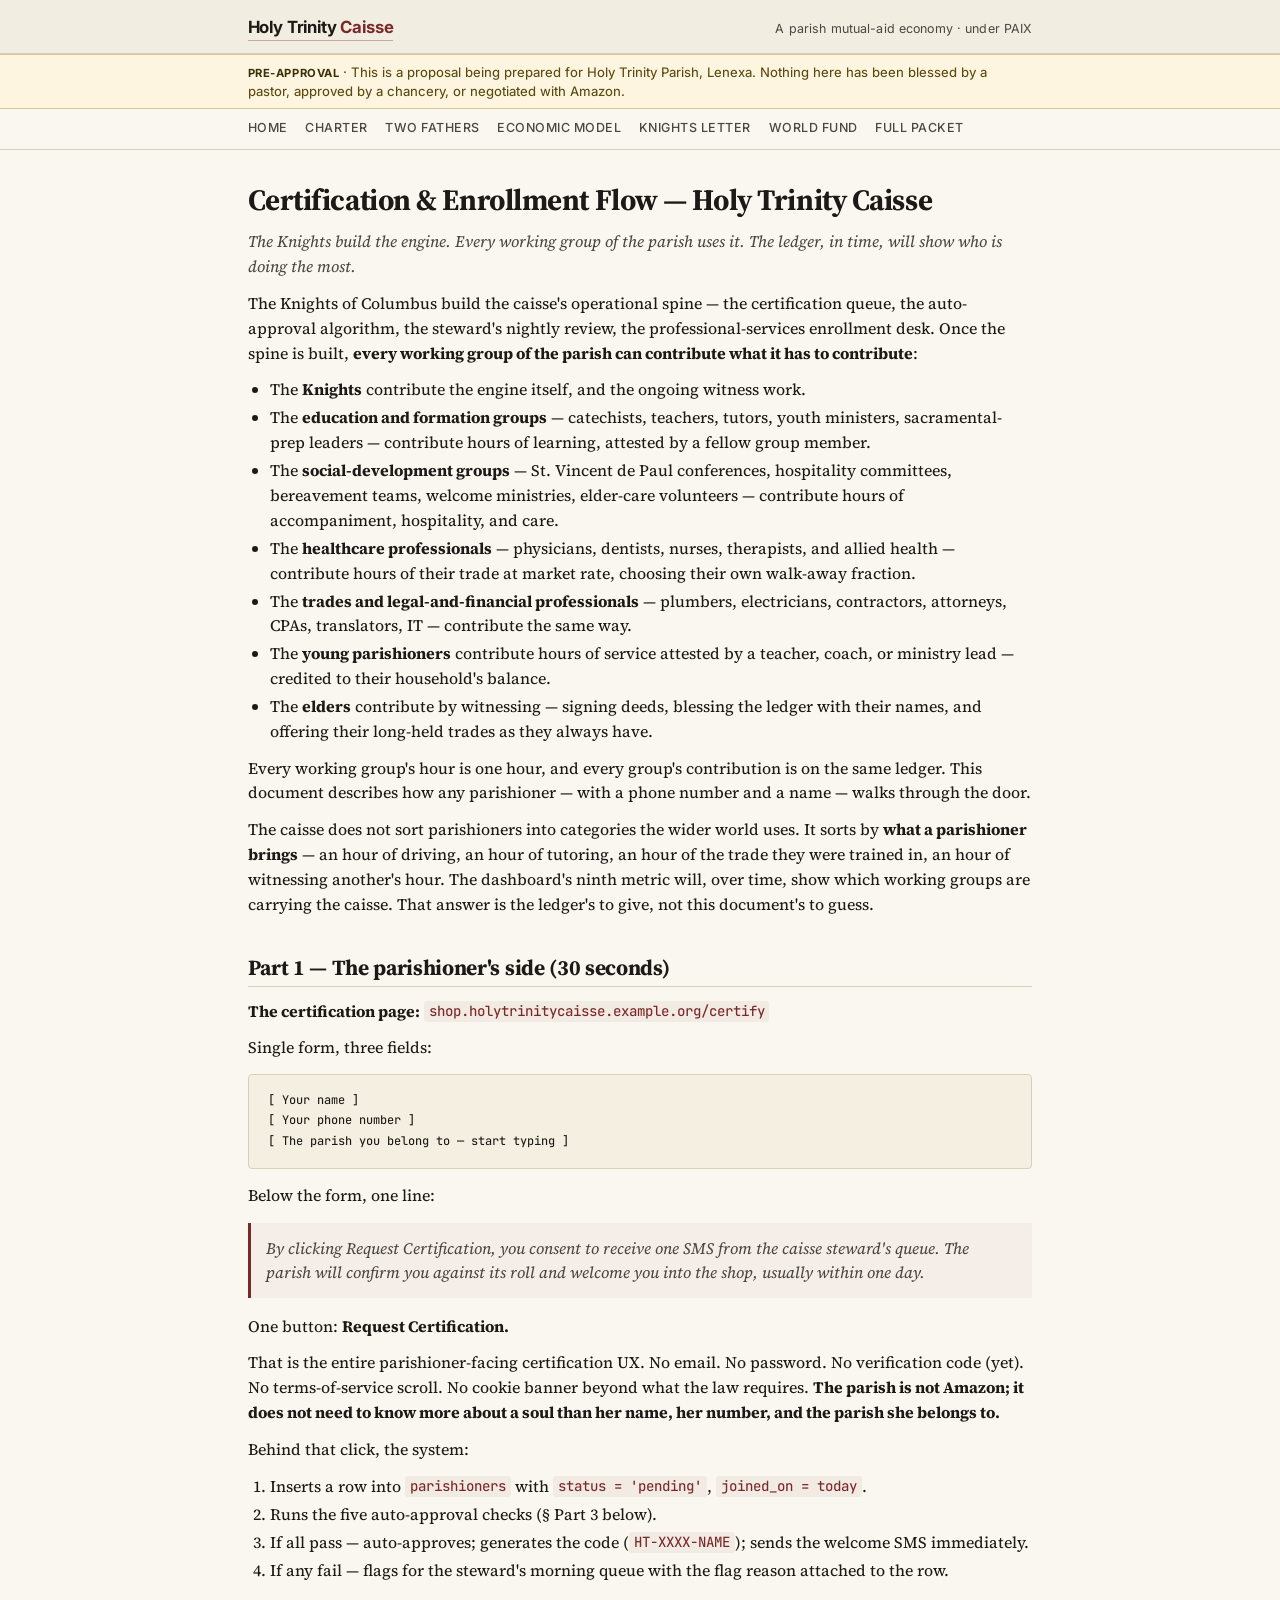
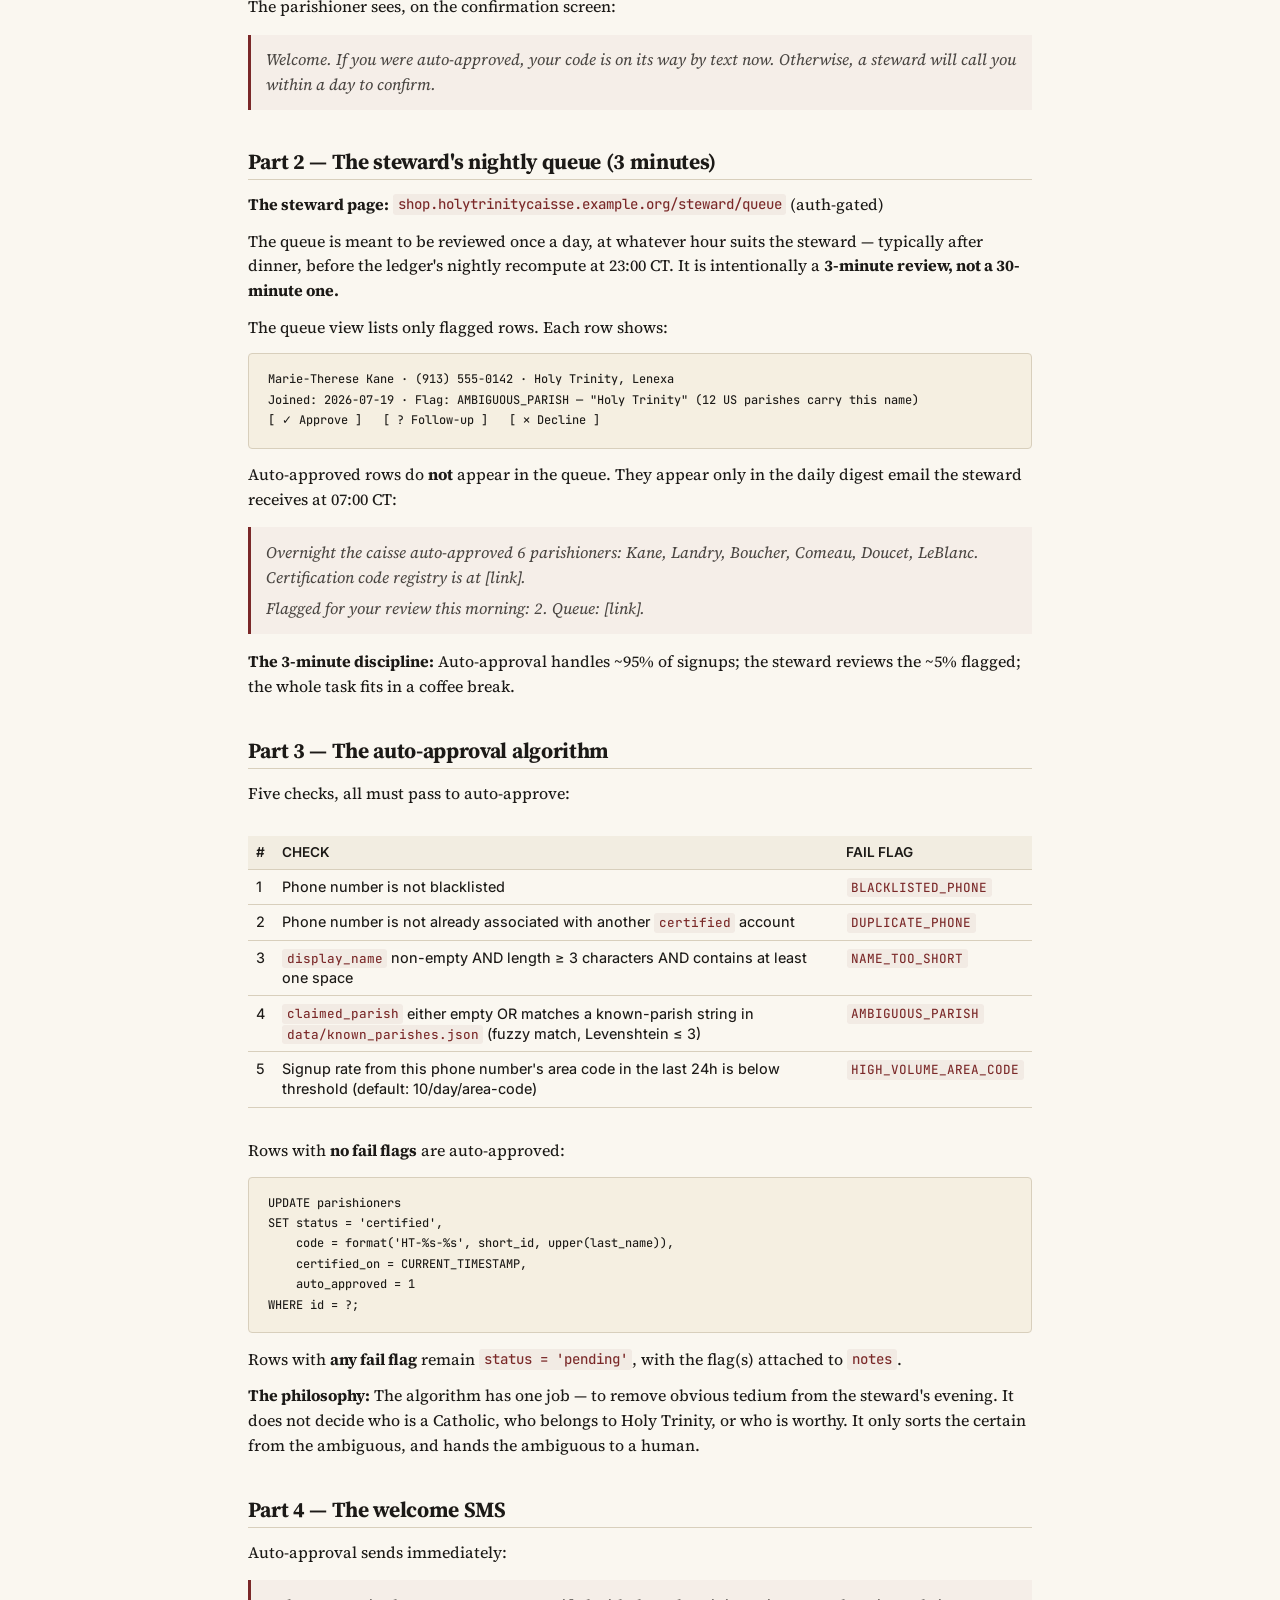
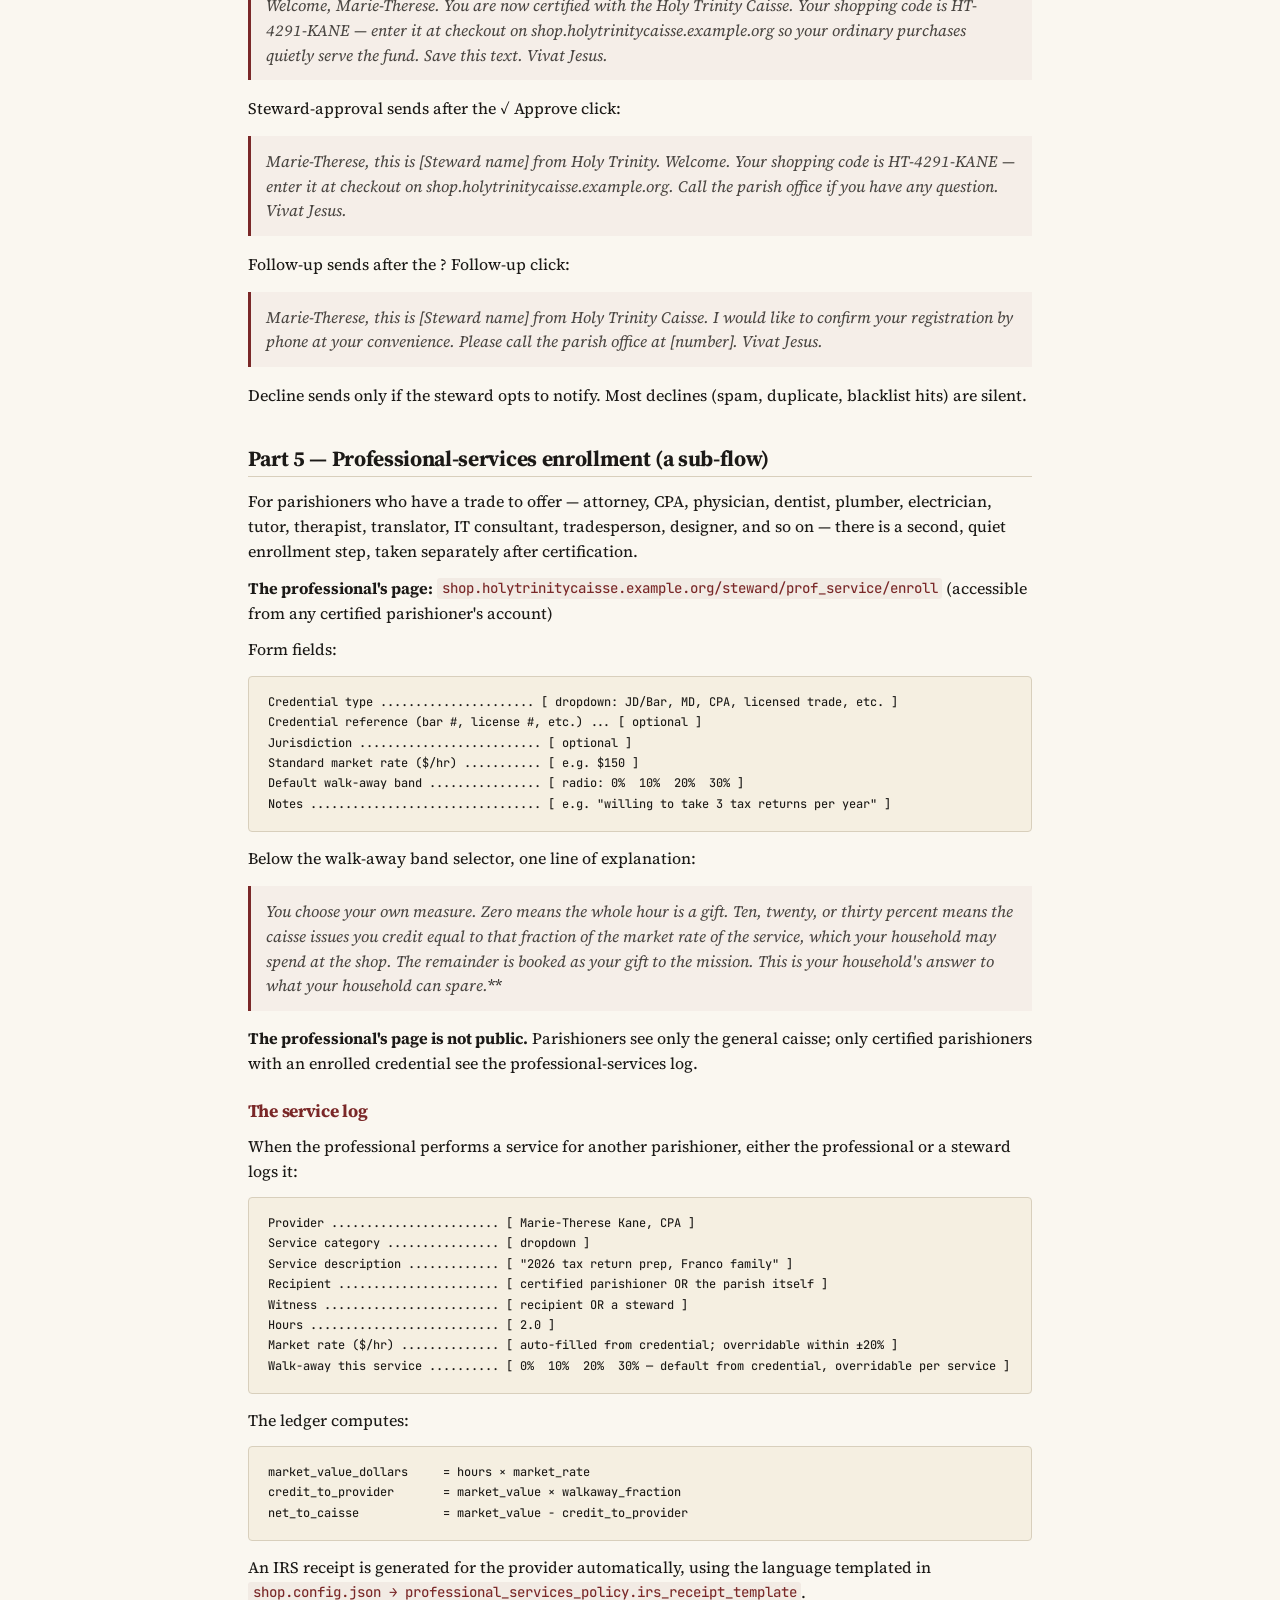
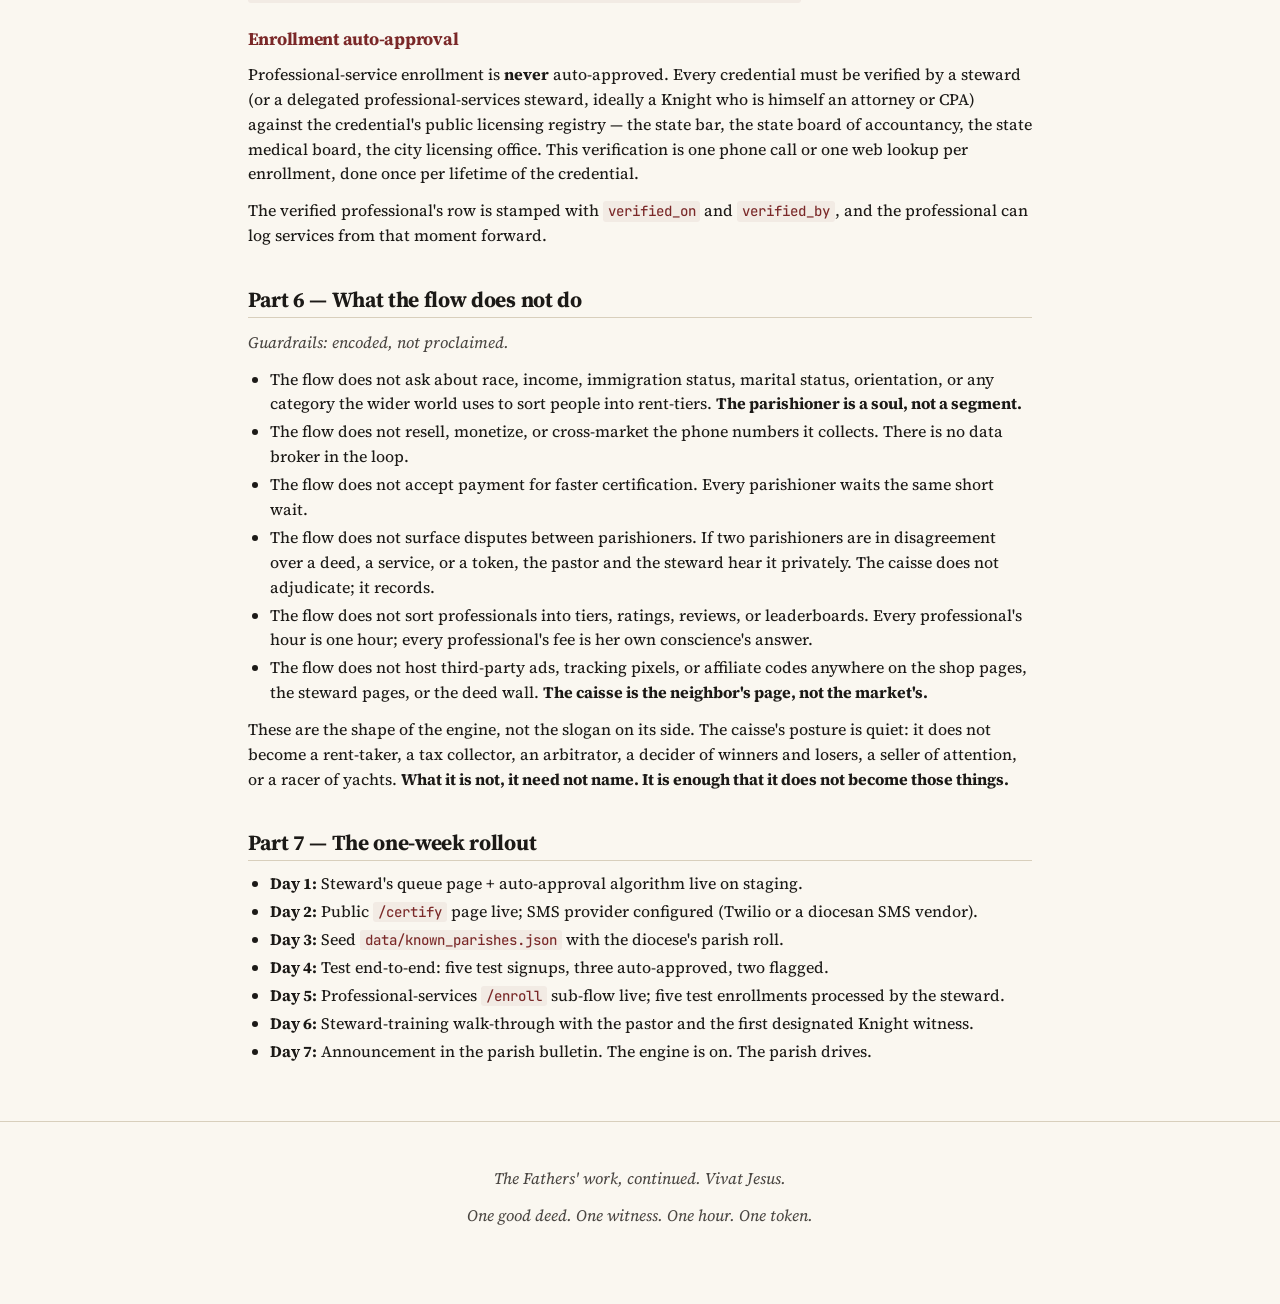
==== commit 504c0724: "Typography and density fix — Source Serif 4 + Inter, denser layout Font problems: - Cormorant Garamo" ====
--- a/certification-flow.html
+++ b/certification-flow.html
@@ -7,7 +7,7 @@
 <meta name="description" content="The Holy Trinity Caisse — a parish-scale mutual-aid economy under the umbrella of PAIX.">
 <link rel="preconnect" href="https://fonts.googleapis.com">
 <link rel="preconnect" href="https://fonts.gstatic.com" crossorigin>
-<link href="https://fonts.googleapis.com/css2?family=Cormorant+Garamond:ital,wght@0,400;0,500;0,600;0,700;1,400;1,500&family=JetBrains+Mono:wght@400;500&display=swap" rel="stylesheet">
+<link href="https://fonts.googleapis.com/css2?family=Source+Serif+4:opsz,wght@8..60,400;8..60,500;8..60,600;8..60,700&family=Inter:wght@400;500;600;700&family=JetBrains+Mono:wght@400;500&display=swap" rel="stylesheet">
 <link rel="stylesheet" href="style.css">
 <link rel="icon" href="data:image/svg+xml,%3Csvg xmlns='http://www.w3.org/2000/svg' viewBox='0 0 32 32'%3E%3Crect width='32' height='32' fill='%23faf7f0'/%3E%3Ctext x='16' y='23' text-anchor='middle' font-family='Georgia' font-size='22' fill='%237a2828' font-weight='600'%3E%E2%9C%9D%3C/text%3E%3C/svg%3E">
 </head>
@@ -92,7 +92,7 @@
 <p><strong>The 3-minute discipline:</strong> Auto-approval handles ~95% of signups; the steward reviews the ~5% flagged; the whole task fits in a coffee break.</p>
 <h2 id="part-3-the-auto-approval-algorithm">Part 3 — The auto-approval algorithm</h2>
 <p>Five checks, all must pass to auto-approve:</p>
-<table>
+<div class="table-wrap"><table>
 <thead>
 <tr>
 <th>#</th>
@@ -127,7 +127,7 @@
 <td><code>HIGH_VOLUME_AREA_CODE</code></td>
 </tr>
 </tbody>
-</table>
+</table></div>
 <p>Rows with <strong>no fail flags</strong> are auto-approved:</p>
 <pre><code class="language-sql">UPDATE parishioners
 SET status = 'certified',
--- a/style.css
+++ b/style.css
@@ -13,29 +13,32 @@
 * { box-sizing: border-box; }
 
 html {
-  font-size: 17px;
+  font-size: 16px;
   scroll-behavior: smooth;
+  overflow-x: hidden;
 }
 
 body {
   margin: 0;
   background: var(--parchment);
   color: var(--ink);
-  font-family: 'Cormorant Garamond', 'Iowan Old Style', 'Palatino Linotype', Georgia, serif;
-  line-height: 1.65;
+  font-family: 'Source Serif 4', 'Charter', 'Iowan Old Style', Georgia, serif;
+  font-weight: 450;
+  line-height: 1.55;
   -webkit-font-smoothing: antialiased;
   text-rendering: optimizeLegibility;
+  overflow-x: hidden;
 }
 
 header.site {
   border-bottom: 1px solid var(--rule);
   background: var(--parchment-warm);
-  padding: 1.4rem 0 1rem;
+  padding: 0.9rem 0 0.75rem;
 }
 .wrap {
-  max-width: 780px;
+  max-width: 820px;
   margin: 0 auto;
-  padding: 0 1.5rem;
+  padding: 0 1.1rem;
 }
 .brand {
   display: flex;
@@ -45,9 +48,10 @@
   flex-wrap: wrap;
 }
 .brand-title {
-  font-size: 1.35rem;
-  font-weight: 600;
-  letter-spacing: 0.02em;
+  font-family: 'Inter', -apple-system, BlinkMacSystemFont, sans-serif;
+  font-size: 1.05rem;
+  font-weight: 700;
+  letter-spacing: -0.01em;
   color: var(--ink);
   text-decoration: none;
 }
@@ -55,35 +59,40 @@
   color: var(--accent);
 }
 .brand-tag {
-  font-size: 0.85rem;
-  font-style: italic;
-  color: var(--ink-soft);
-  letter-spacing: 0.03em;
+  font-family: 'Inter', -apple-system, sans-serif;
+  font-size: 0.78rem;
+  font-weight: 400;
+  color: var(--ink-soft);
+  letter-spacing: 0.01em;
 }
 .pre-approval {
   background: #fdf5df;
   border-top: 1px solid #d8c992;
   border-bottom: 1px solid #d8c992;
-  color: #6b5a1a;
-  padding: 0.55rem 0;
+  color: #5a4a10;
+  padding: 0.5rem 0;
   font-size: 0.82rem;
-  letter-spacing: 0.03em;
-  text-align: center;
-}
-.pre-approval strong { color: #4a3f10; letter-spacing: 0.06em; text-transform: uppercase; font-size: 0.75rem; }
-.pre-approval .wrap { max-width: 780px; padding: 0 1.4rem; margin: 0 auto; }
+  line-height: 1.4;
+  font-family: 'Inter', -apple-system, sans-serif;
+  font-weight: 450;
+  text-align: left;
+}
+.pre-approval strong { color: #3a3008; letter-spacing: 0.05em; text-transform: uppercase; font-size: 0.7rem; font-weight: 700; }
+.pre-approval .wrap { max-width: 820px; padding: 0 1.1rem; margin: 0 auto; }
 nav.site {
   border-bottom: 1px solid var(--rule);
   background: var(--parchment);
-  font-size: 0.86rem;
-  letter-spacing: 0.06em;
+  font-family: 'Inter', -apple-system, sans-serif;
+  font-size: 0.78rem;
+  font-weight: 500;
+  letter-spacing: 0.04em;
   text-transform: uppercase;
 }
 nav.site .wrap {
   display: flex;
-  gap: 1.4rem;
-  padding-top: 0.65rem;
-  padding-bottom: 0.65rem;
+  gap: 1.1rem;
+  padding-top: 0.55rem;
+  padding-bottom: 0.55rem;
   flex-wrap: wrap;
 }
 nav.site a {
@@ -98,35 +107,37 @@
 }
 
 main {
-  padding: 3rem 0 5rem;
+  padding: 1.6rem 0 3rem;
 }
 
 h1, h2, h3, h4 {
-  font-family: 'Cormorant Garamond', Georgia, serif;
-  color: var(--ink);
-  line-height: 1.25;
-  margin-top: 2.2em;
-  margin-bottom: 0.6em;
-  font-weight: 600;
-}
-h1 { font-size: 2.4rem; margin-top: 0.3em; letter-spacing: -0.005em; }
-h2 { font-size: 1.6rem; border-bottom: 1px solid var(--rule); padding-bottom: 0.25em; }
-h3 { font-size: 1.22rem; color: var(--accent); }
-h4 { font-size: 1.05rem; letter-spacing: 0.02em; }
-
-p, li { font-size: 1.05rem; }
-p { margin: 1em 0; }
-ul, ol { padding-left: 1.6rem; }
-li { margin: 0.35em 0; }
+  font-family: 'Source Serif 4', Charter, Georgia, serif;
+  color: var(--ink);
+  line-height: 1.2;
+  margin-top: 1.6em;
+  margin-bottom: 0.4em;
+  font-weight: 700;
+  letter-spacing: -0.015em;
+}
+h1 { font-size: 1.85rem; margin-top: 0.2em; }
+h2 { font-size: 1.35rem; border-bottom: 1px solid var(--rule); padding-bottom: 0.2em; margin-top: 1.8em; }
+h3 { font-size: 1.1rem; color: var(--accent); margin-top: 1.4em; }
+h4 { font-size: 1rem; letter-spacing: 0; }
+
+p, li { font-size: 1rem; }
+p { margin: 0.75em 0; }
+ul, ol { padding-left: 1.4rem; margin: 0.6em 0; }
+li { margin: 0.2em 0; }
 
 blockquote {
   border-left: 3px solid var(--accent);
-  margin: 1.5em 0;
-  padding: 0.2em 1.2em;
-  color: var(--ink-soft);
-  font-style: italic;
-  background: rgba(122, 40, 40, 0.03);
-}
+  margin: 1em 0;
+  padding: 0.4em 1em;
+  color: var(--ink);
+  background: rgba(122, 40, 40, 0.04);
+  font-size: 0.98rem;
+}
+blockquote p { margin: 0.4em 0; }
 
 em {
   font-style: italic;
@@ -170,24 +181,28 @@
   color: var(--ink);
 }
 
+.table-wrap { overflow-x: auto; margin: 1em -0.5rem; padding: 0 0.5rem; }
 table {
   width: 100%;
   border-collapse: collapse;
-  margin: 1.5em 0;
-  font-size: 0.96rem;
+  margin: 1em 0;
+  font-size: 0.9rem;
+  font-family: 'Inter', -apple-system, sans-serif;
 }
 th, td {
   border-bottom: 1px solid var(--rule);
   text-align: left;
-  padding: 0.55em 0.75em;
+  padding: 0.5em 0.6em;
   vertical-align: top;
+  line-height: 1.4;
 }
 th {
   background: var(--parchment-warm);
   font-weight: 600;
-  font-family: 'Cormorant Garamond', Georgia, serif;
-  color: var(--ink);
-  letter-spacing: 0.02em;
+  color: var(--ink);
+  letter-spacing: 0;
+  font-size: 0.85rem;
+  text-transform: uppercase;
 }
 tbody tr:hover { background: rgba(122, 40, 40, 0.02); }
 
@@ -203,55 +218,65 @@
 
 /* Home page */
 .hero {
-  padding: 3rem 0 2rem;
-  text-align: center;
+  padding: 1.2rem 0 1.4rem;
+  text-align: left;
+  border-bottom: 1px solid var(--rule);
+  margin-bottom: 1.8rem;
 }
 .hero .rule {
-  font-family: 'Cormorant Garamond', Georgia, serif;
-  font-size: 1.55rem;
+  font-family: 'Source Serif 4', Charter, Georgia, serif;
+  font-size: 1.15rem;
+  font-weight: 600;
   font-style: italic;
   color: var(--accent);
-  margin: 1.4rem 0 2.2rem;
-  letter-spacing: 0.03em;
+  margin: 0.9rem 0 0.4rem;
+  letter-spacing: 0;
 }
 .hero h1 {
-  font-size: 2.7rem;
-  margin: 0 0 0.4rem;
+  font-size: 2rem;
+  margin: 0 0 0.3rem;
+  font-weight: 700;
+  letter-spacing: -0.02em;
 }
 .hero .sub {
-  font-size: 1.05rem;
-  color: var(--ink-soft);
-  font-style: italic;
+  font-size: 1rem;
+  color: var(--ink-soft);
+  font-style: normal;
+  margin: 0;
+  line-height: 1.5;
 }
 
 .lanes {
   display: grid;
-  grid-template-columns: repeat(auto-fit, minmax(260px, 1fr));
-  gap: 1.2rem;
-  margin: 3rem 0;
+  grid-template-columns: repeat(auto-fit, minmax(220px, 1fr));
+  gap: 0.8rem;
+  margin: 1.5rem 0 2rem;
 }
 .lane {
   border: 1px solid var(--rule);
-  padding: 1.2rem 1.3rem 1.4rem;
+  padding: 0.8rem 0.95rem 0.95rem;
   background: var(--parchment-warm);
-  border-radius: 4px;
+  border-radius: 3px;
 }
 .lane .num {
-  font-family: 'Cormorant Garamond', Georgia, serif;
-  font-size: 2.2rem;
+  font-family: 'Source Serif 4', Charter, Georgia, serif;
+  font-size: 1.5rem;
+  font-weight: 700;
   color: var(--accent);
   line-height: 1;
-  margin-bottom: 0.3rem;
+  margin-bottom: 0.2rem;
 }
 .lane h3 {
-  margin: 0 0 0.4rem;
-  font-size: 1.15rem;
-  color: var(--ink);
+  margin: 0 0 0.25rem;
+  font-size: 1rem;
+  color: var(--ink);
+  font-weight: 600;
 }
 .lane p {
-  font-size: 0.95rem;
+  font-size: 0.9rem;
   margin: 0;
-  color: var(--ink-soft);
+  color: var(--ink);
+  line-height: 1.45;
 }
 
 .docs-list {
@@ -260,42 +285,57 @@
 .docs-list a.doc-row {
   display: block;
   border-bottom: 1px solid var(--rule);
-  padding: 1rem 0;
-  color: var(--ink);
-  border-bottom-color: var(--rule);
+  padding: 0.65rem 0;
+  color: var(--ink);
   transition: background 0.15s;
 }
 .docs-list a.doc-row:last-child { border-bottom: none; }
 .docs-list a.doc-row:hover {
-  background: rgba(122, 40, 40, 0.03);
-  padding-left: 0.5rem;
+  background: rgba(122, 40, 40, 0.04);
+  padding-left: 0.4rem;
 }
 .docs-list .doc-title {
-  font-family: 'Cormorant Garamond', Georgia, serif;
-  font-size: 1.25rem;
+  font-family: 'Source Serif 4', Charter, Georgia, serif;
+  font-size: 1.05rem;
   font-weight: 600;
   display: block;
   color: var(--ink);
 }
 .docs-list .doc-desc {
-  font-size: 0.9rem;
-  color: var(--ink-soft);
-  font-style: italic;
-  margin-top: 0.15rem;
+  font-size: 0.88rem;
+  color: var(--ink-soft);
+  font-style: normal;
+  margin-top: 0.1rem;
+  line-height: 1.4;
 }
 
 .callout {
   border: 1px solid var(--rule);
   background: var(--parchment-warm);
-  padding: 1.3rem 1.6rem;
-  margin: 2rem 0;
-  border-radius: 4px;
+  padding: 0.9rem 1.1rem;
+  margin: 1.4rem 0;
+  border-radius: 3px;
 }
 .callout h3 { margin-top: 0; }
+.callout p:last-child { margin-bottom: 0; }
 
 @media (max-width: 640px) {
-  html { font-size: 16px; }
-  .hero h1 { font-size: 2rem; }
-  h1 { font-size: 1.9rem; }
-  h2 { font-size: 1.4rem; }
-}
+  html { font-size: 15.5px; }
+  .wrap { padding: 0 0.9rem; }
+  .hero { padding: 1rem 0 1.1rem; }
+  .hero h1 { font-size: 1.65rem; }
+  h1 { font-size: 1.55rem; }
+  h2 { font-size: 1.2rem; }
+  h3 { font-size: 1.02rem; }
+  main { padding: 1.2rem 0 2.4rem; }
+  table { font-size: 0.82rem; }
+  th, td { padding: 0.35em 0.45em; }
+  .brand { flex-direction: column; align-items: flex-start; gap: 0.15rem; }
+  .brand-title { font-size: 1rem; }
+  .brand-tag { font-size: 0.72rem; }
+  nav.site { font-size: 0.72rem; }
+  nav.site .wrap { gap: 0.75rem 1rem; }
+  .pre-approval { font-size: 0.76rem; }
+  .pre-approval strong { font-size: 0.65rem; }
+  .lanes { grid-template-columns: 1fr; gap: 0.7rem; margin: 1.2rem 0 1.6rem; }
+}
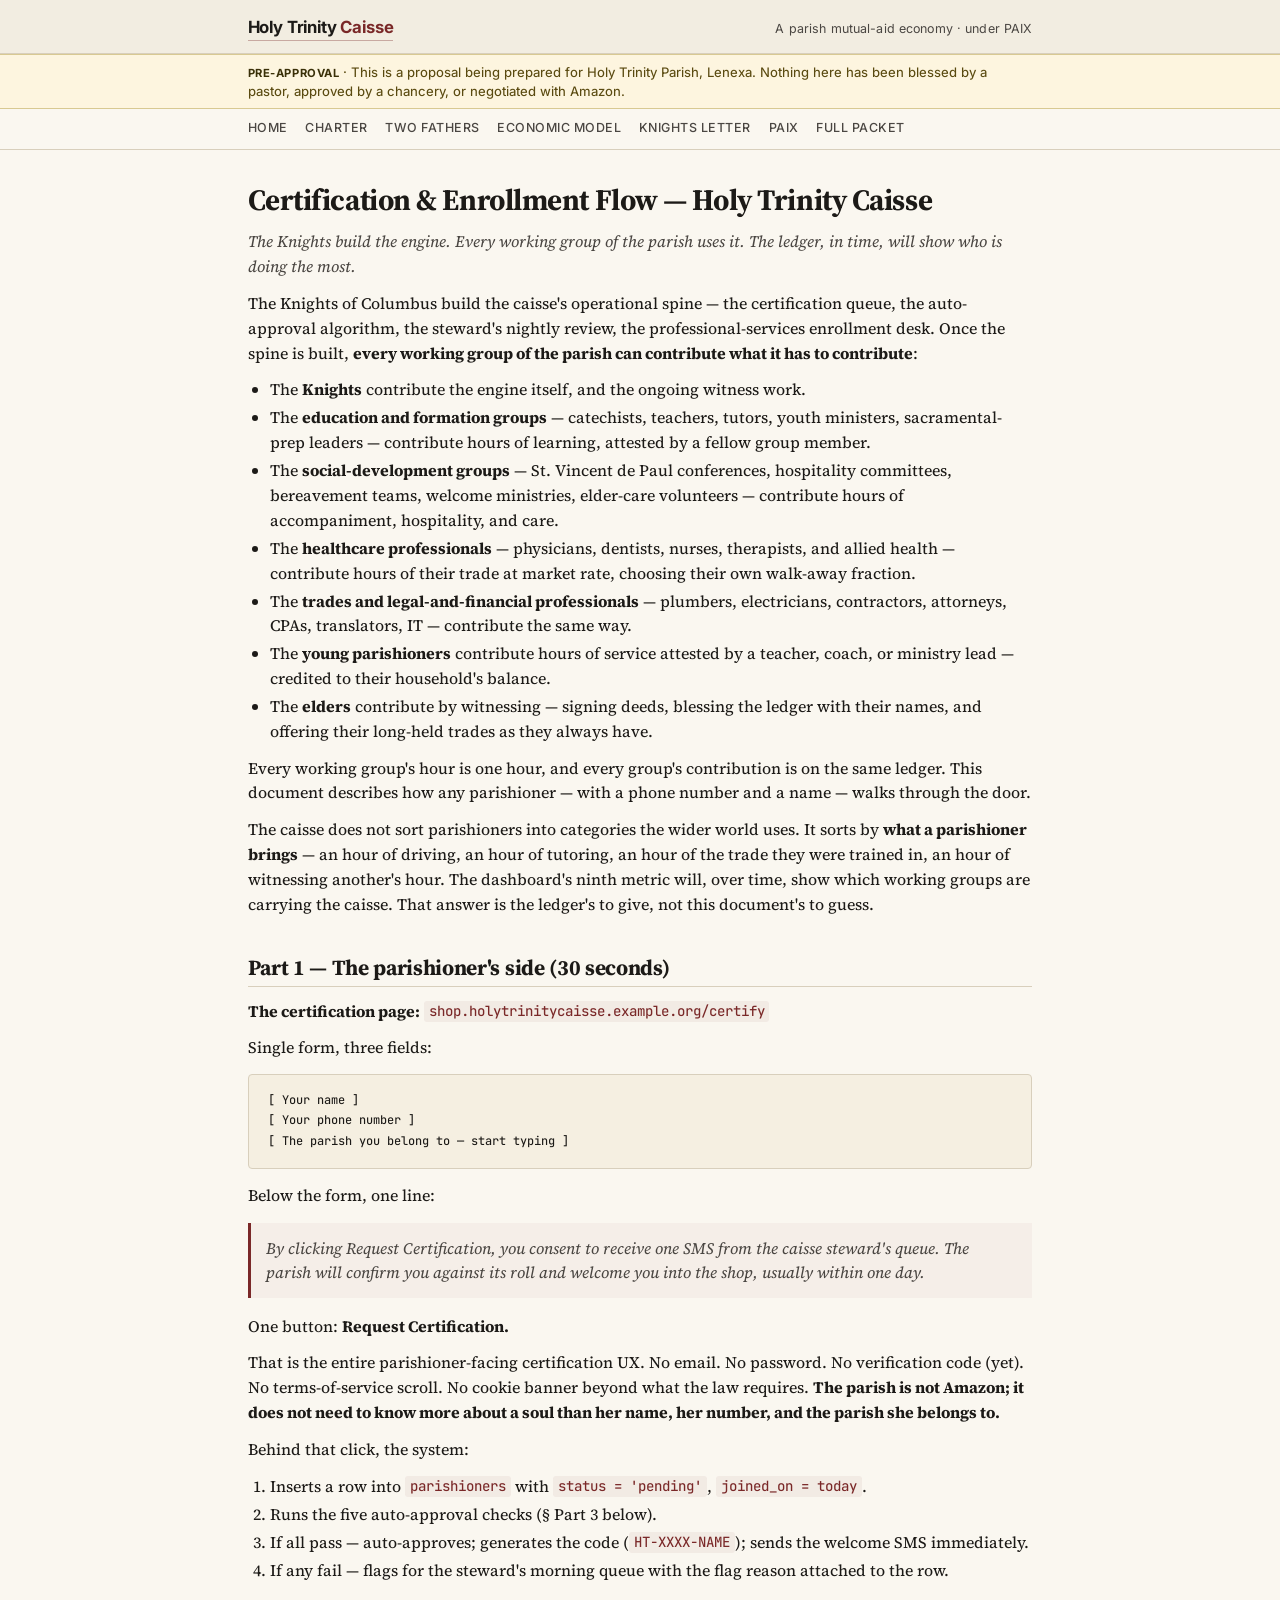
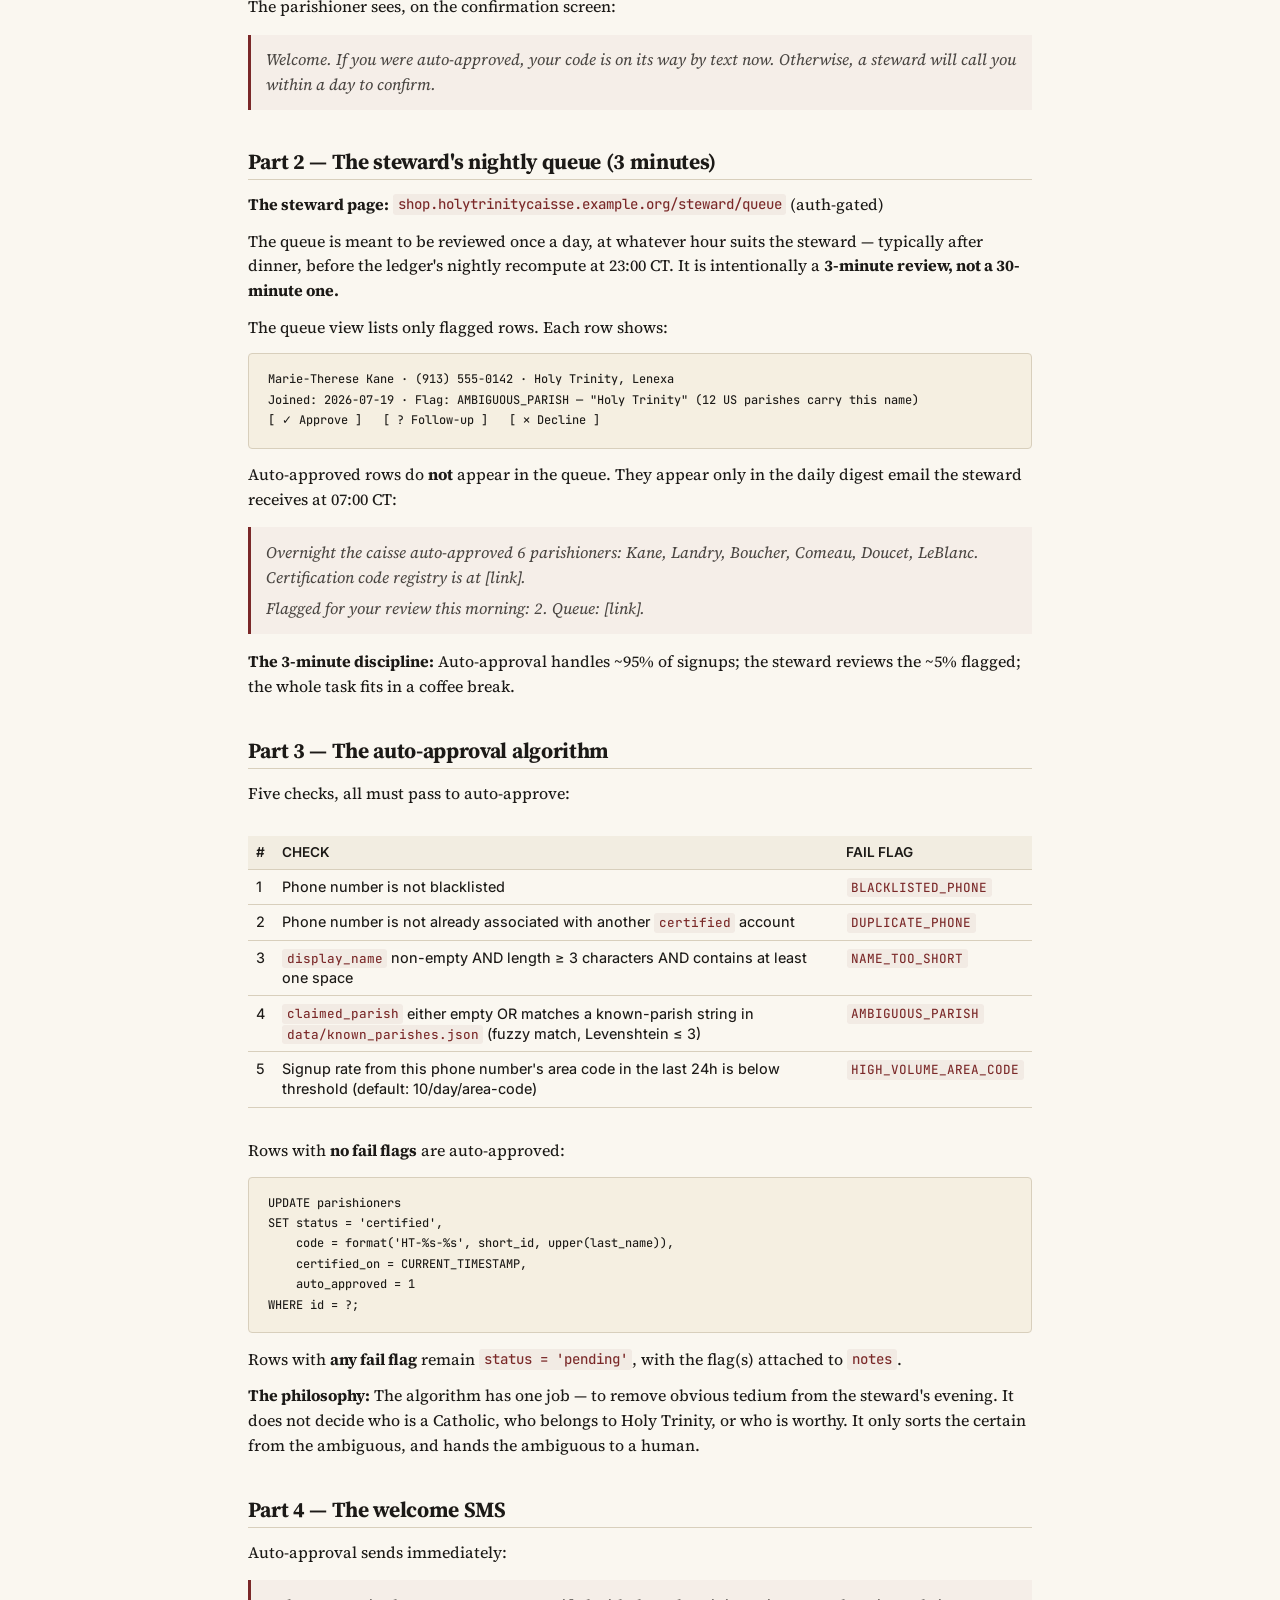
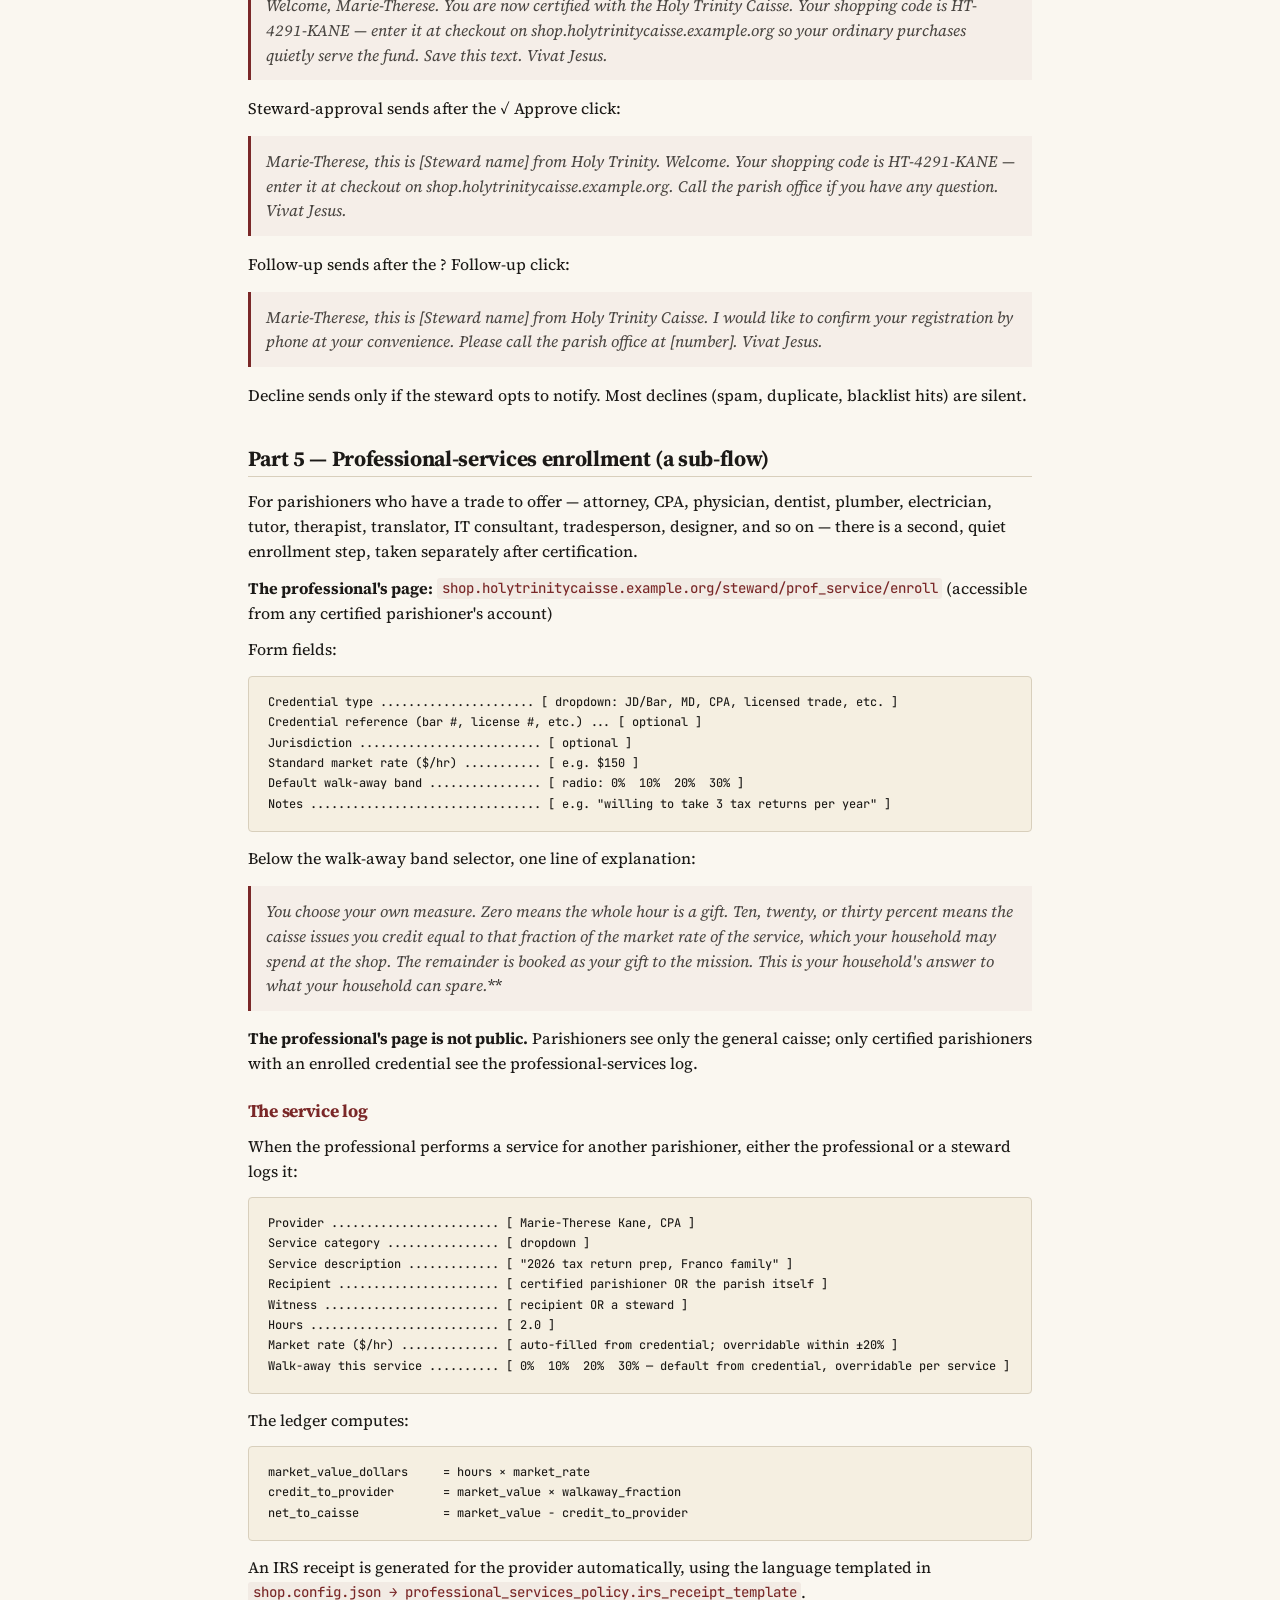
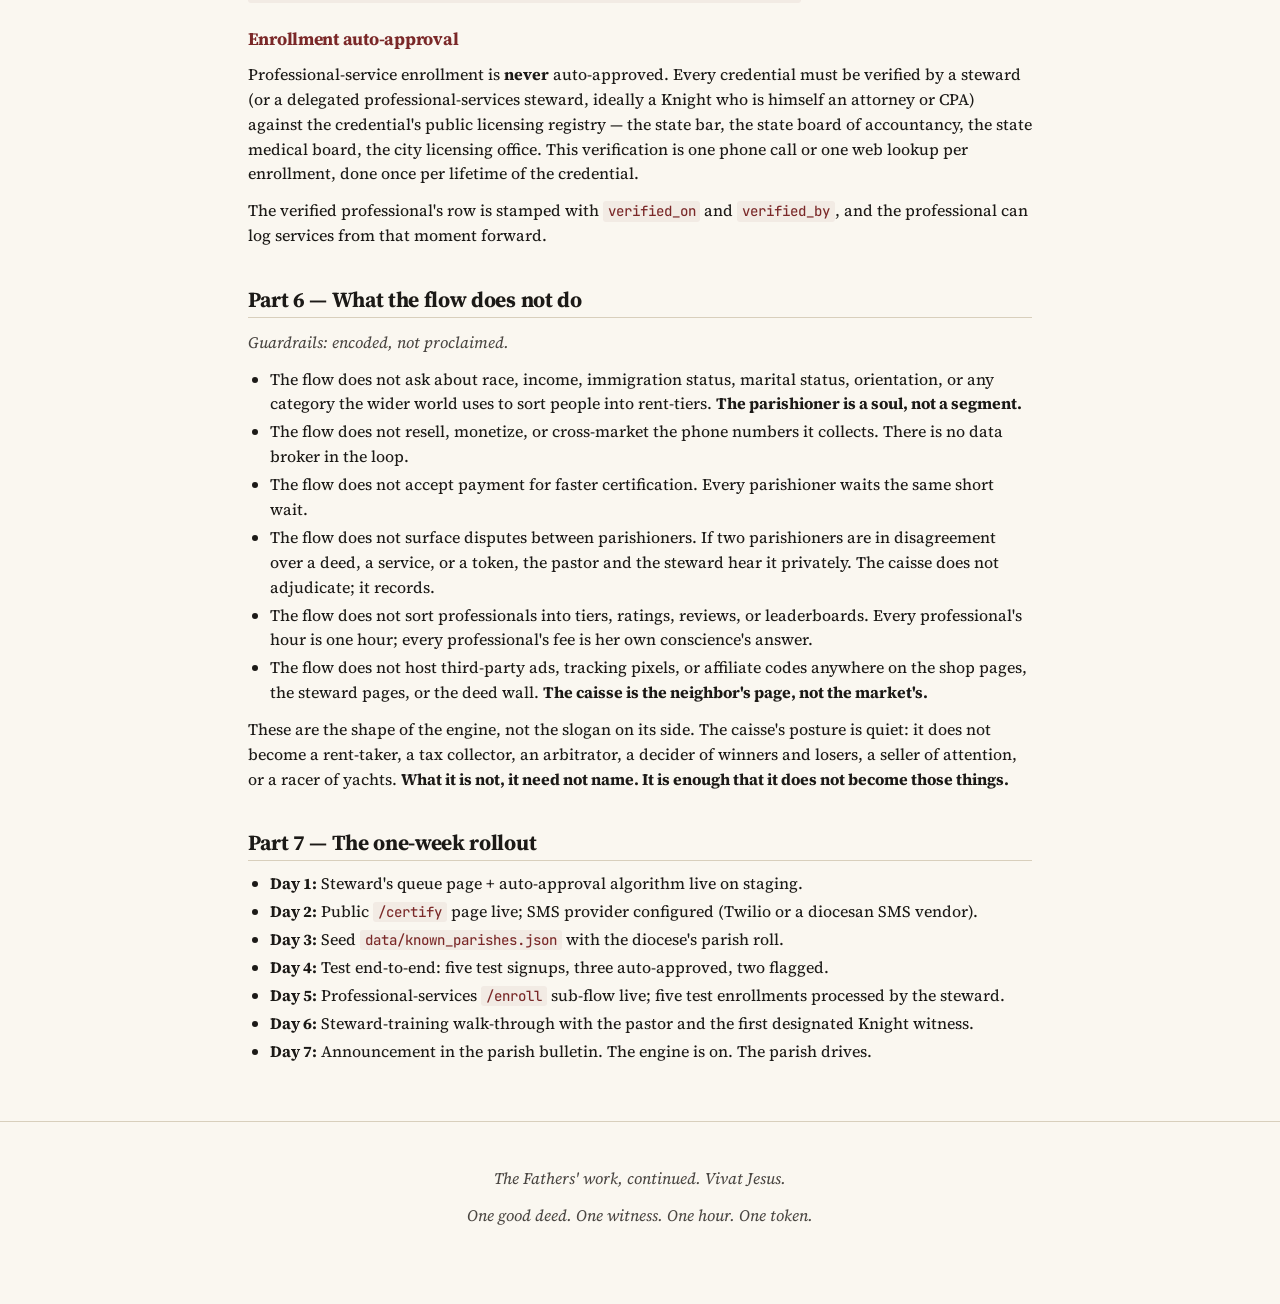
==== commit edaf9b5f: "Rename 'PAIX World Fund' → 'PAIX' The word 'world' carries baggage (globalist / Davos / WEF associat" ====
--- a/certification-flow.html
+++ b/certification-flow.html
@@ -32,7 +32,7 @@
     <a href="history.html">Two Fathers</a>
     <a href="economic-model.html">Economic Model</a>
     <a href="knights-letter.html">Knights Letter</a>
-    <a href="world-fund.html">World Fund</a>
+    <a href="paix.html">PAIX</a>
     <a href="packet.html">Full Packet</a>
   </div>
 </nav>
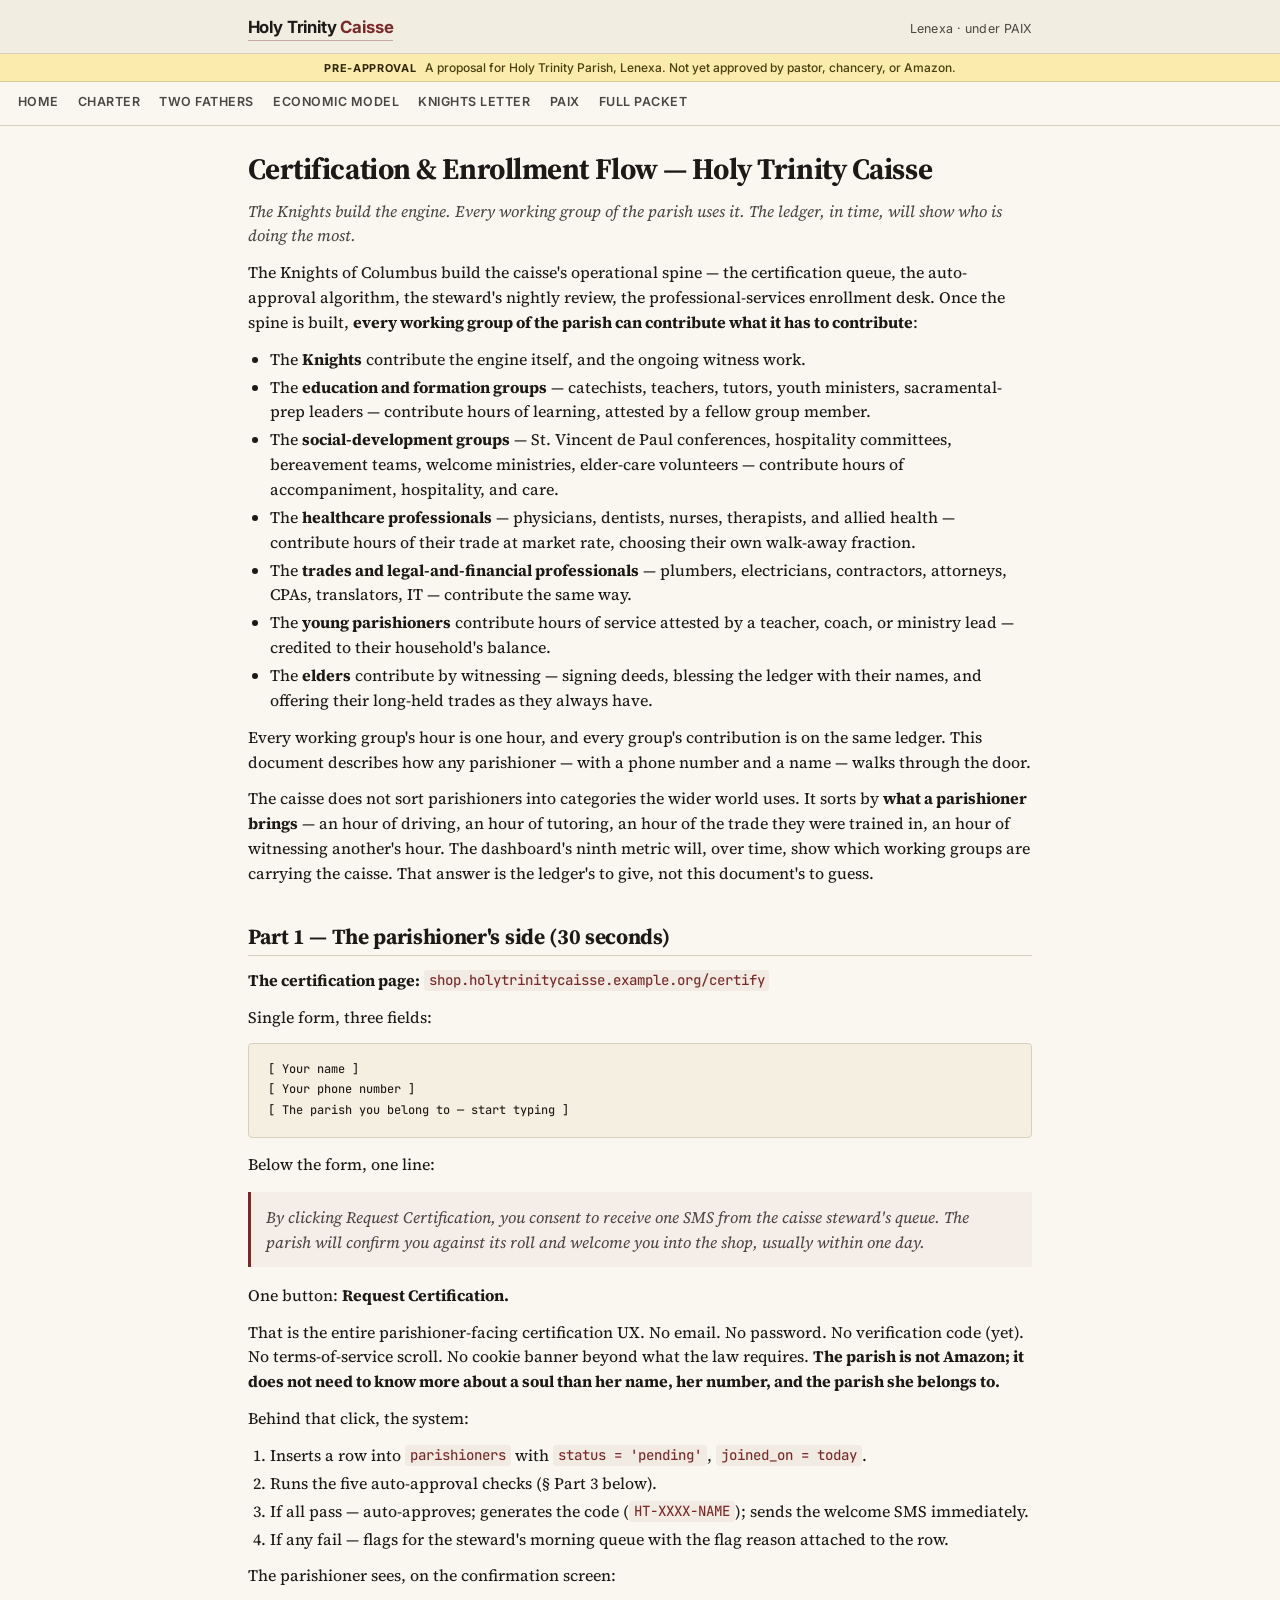
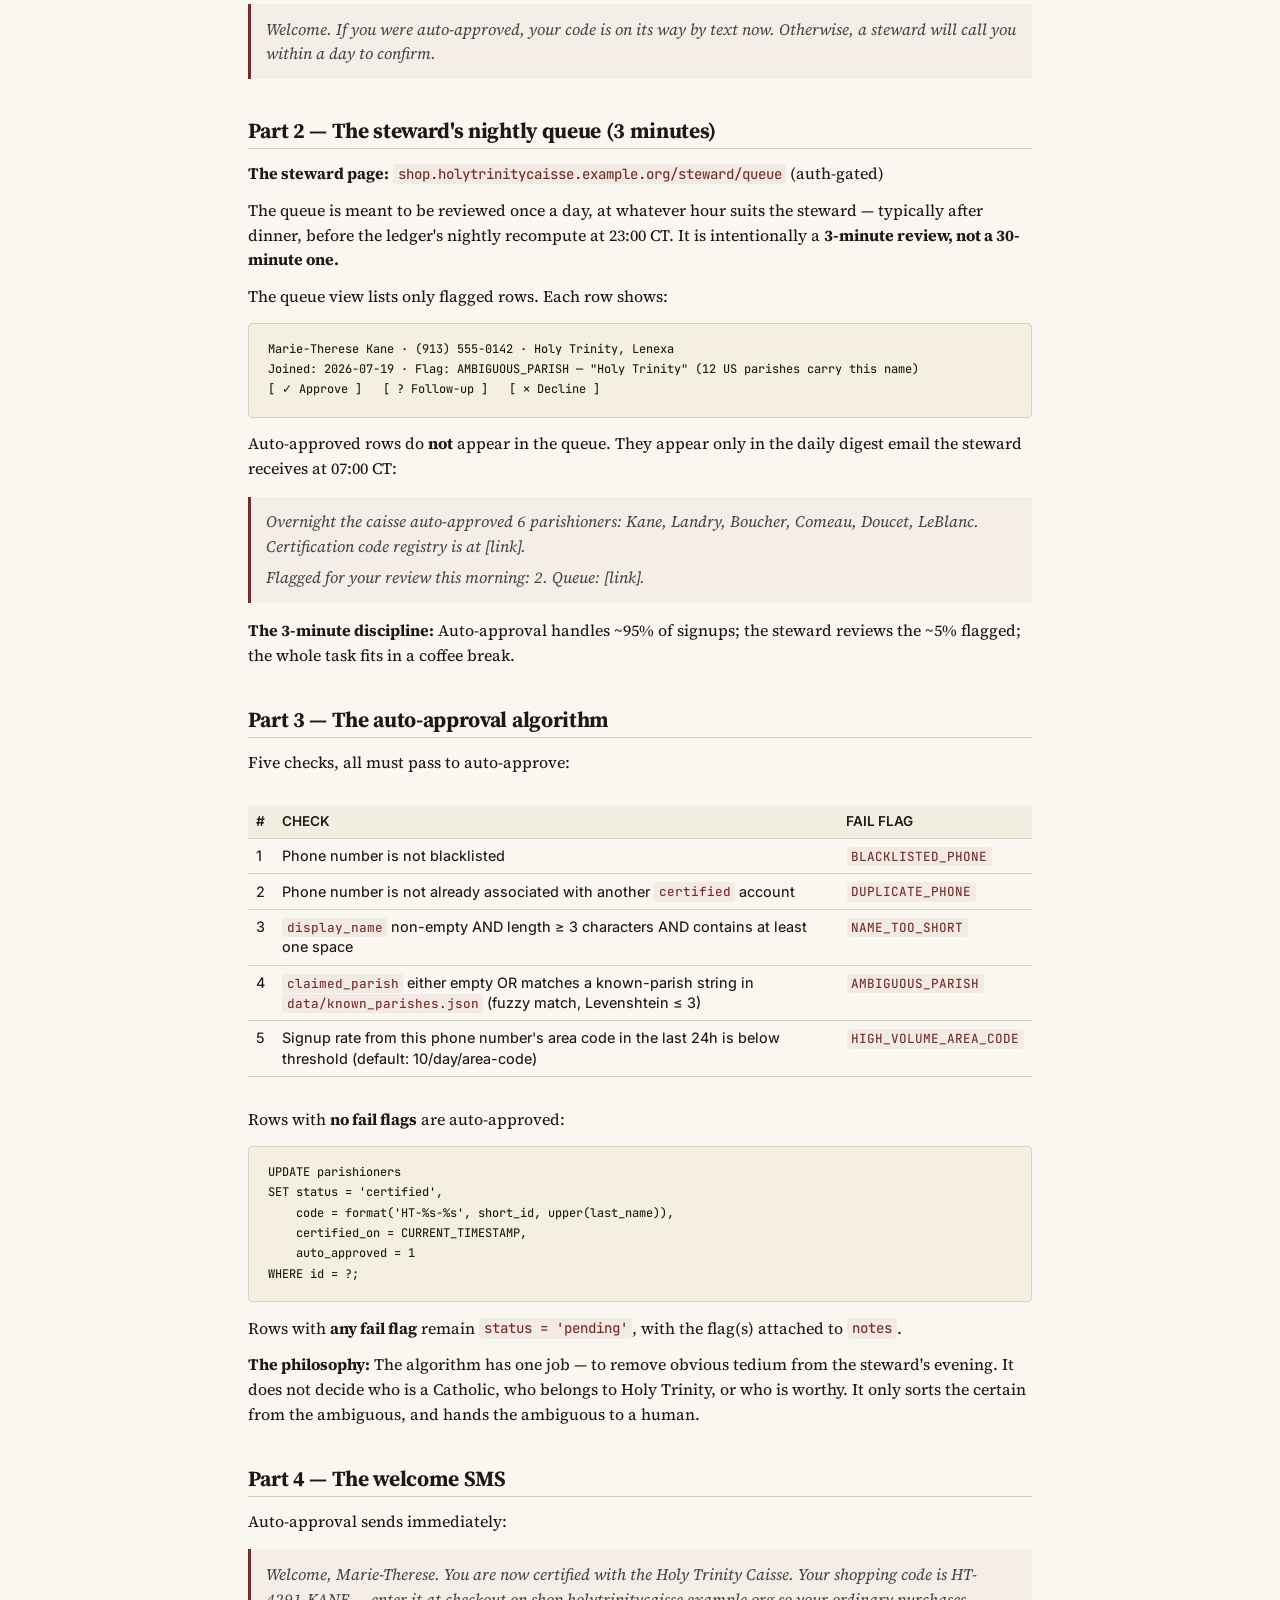
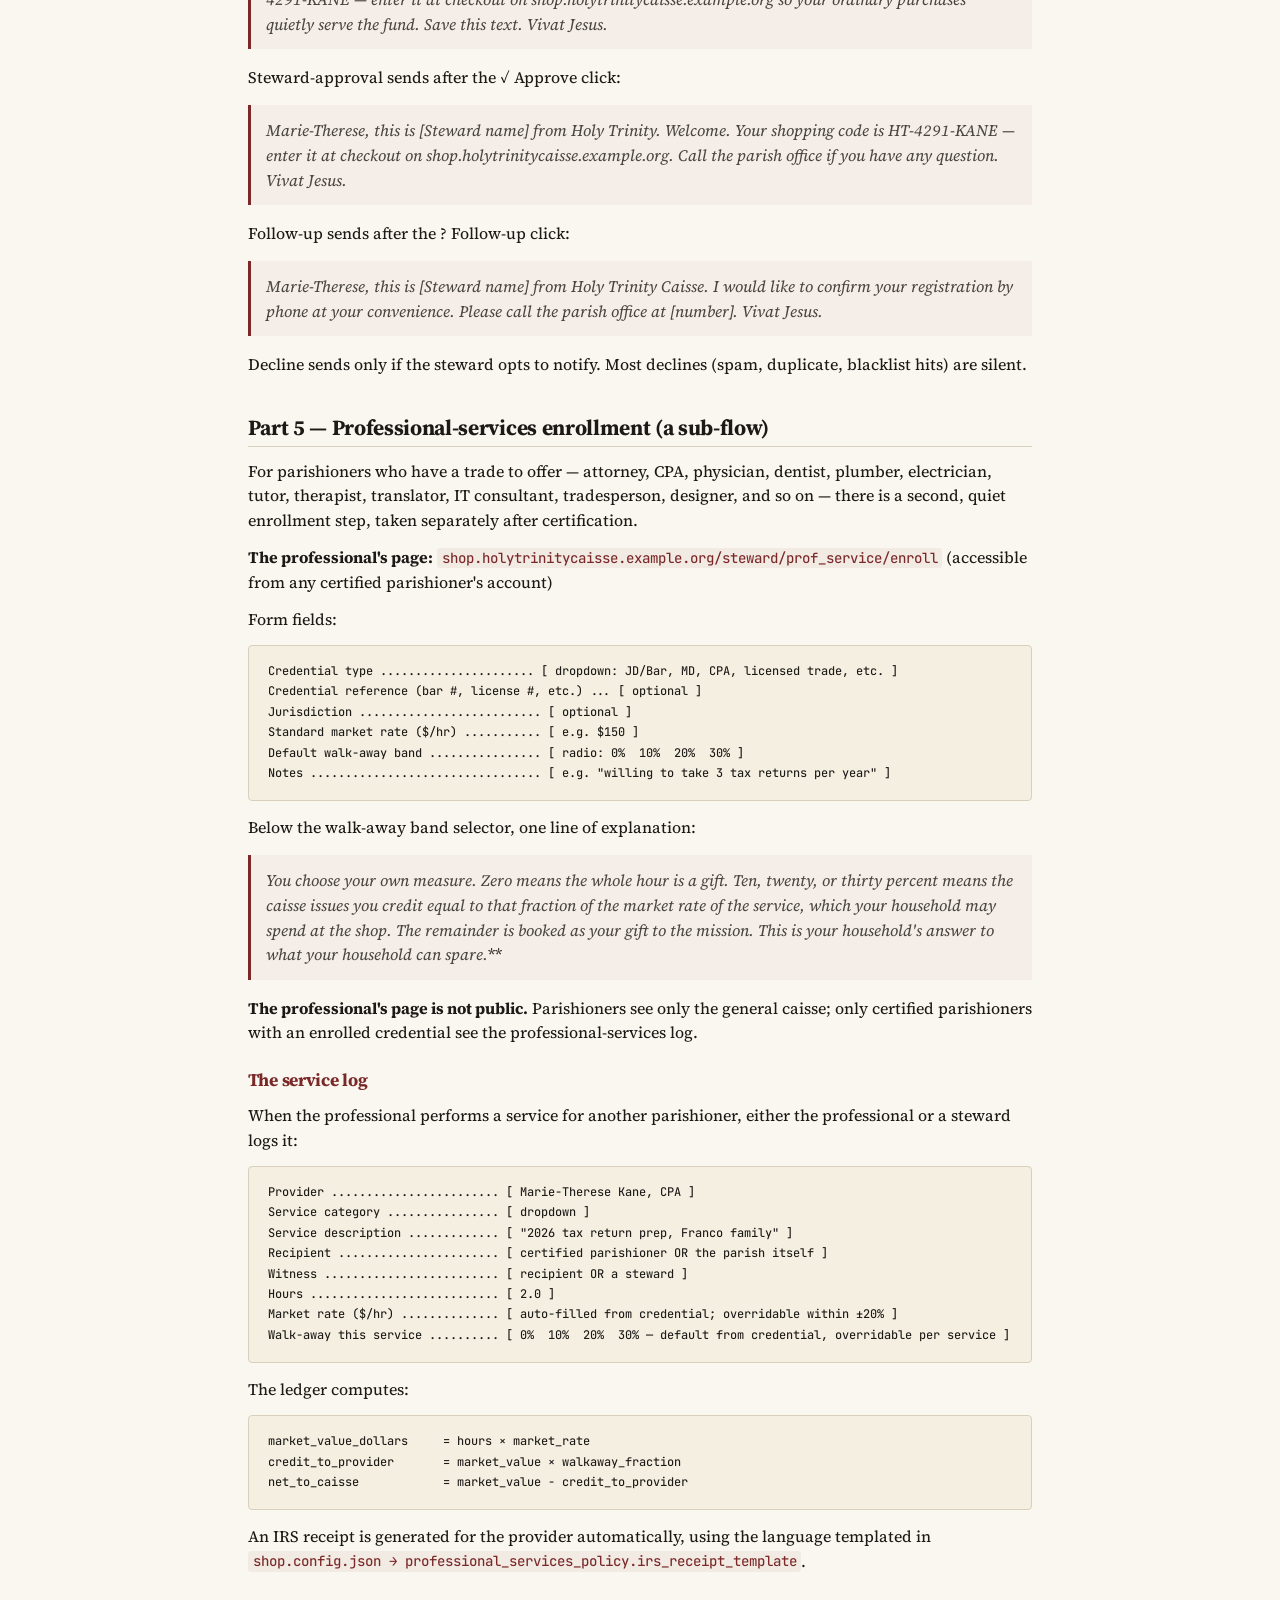
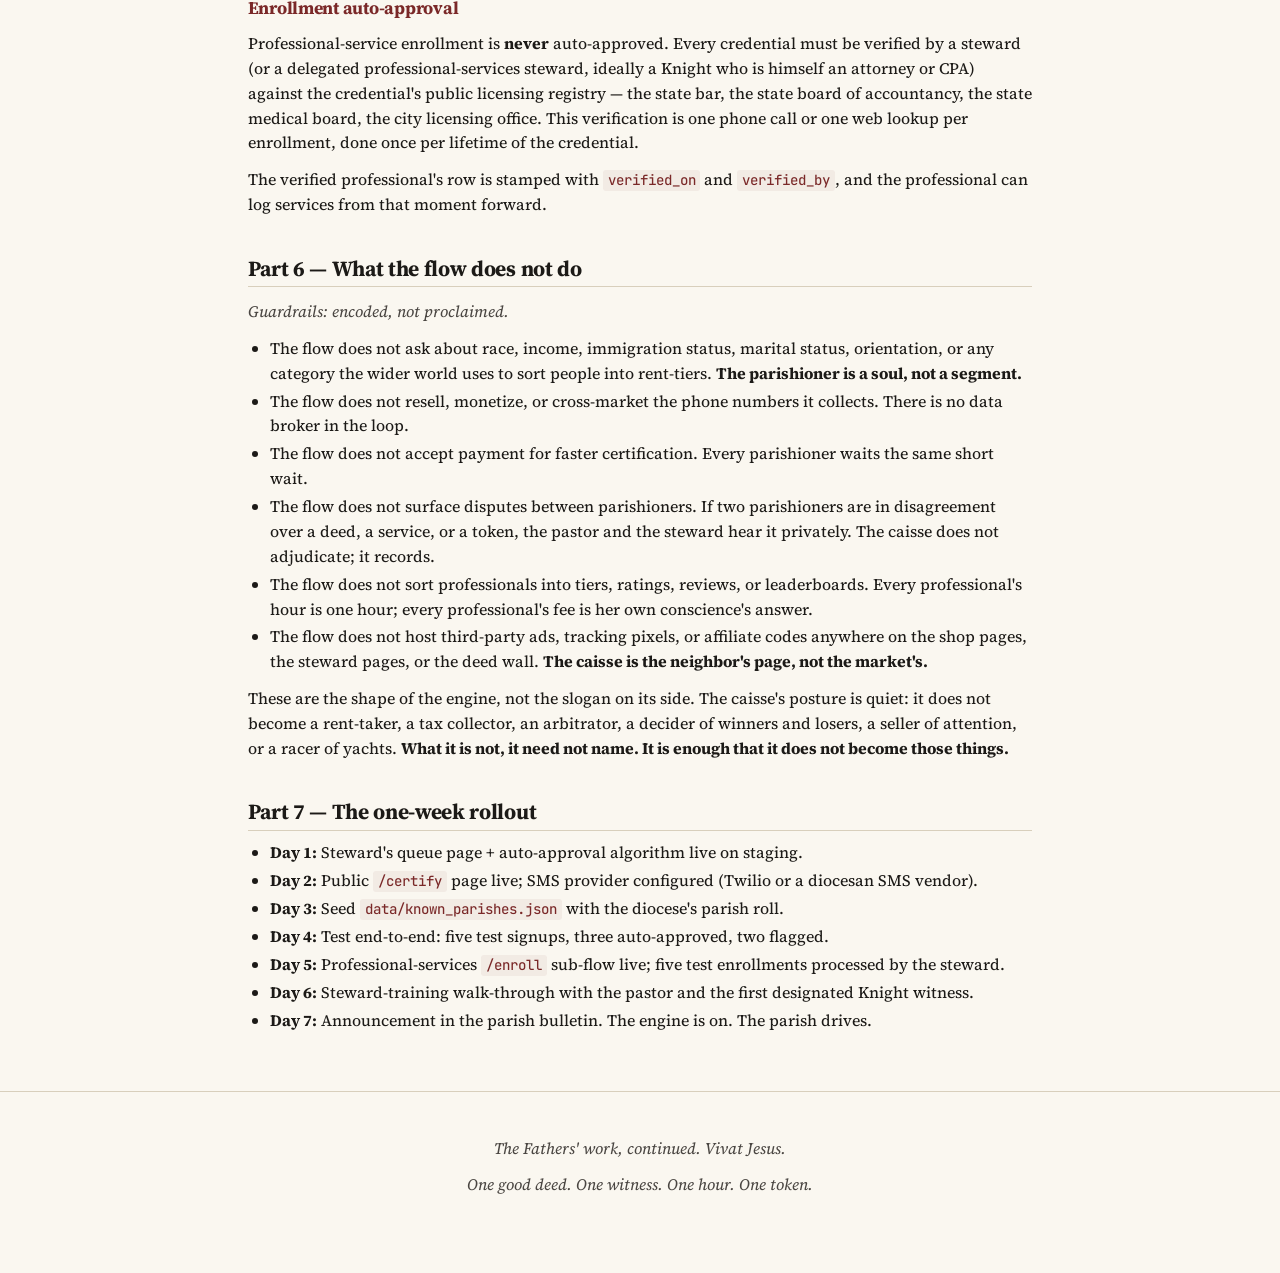
==== commit 49549120: "Homepage redesign — mobile-first, dense, four lanes above the fold Problem: the phone view had a wal" ====
--- a/certification-flow.html
+++ b/certification-flow.html
@@ -8,7 +8,7 @@
 <link rel="preconnect" href="https://fonts.googleapis.com">
 <link rel="preconnect" href="https://fonts.gstatic.com" crossorigin>
 <link href="https://fonts.googleapis.com/css2?family=Source+Serif+4:opsz,wght@8..60,400;8..60,500;8..60,600;8..60,700&family=Inter:wght@400;500;600;700&family=JetBrains+Mono:wght@400;500&display=swap" rel="stylesheet">
-<link rel="stylesheet" href="style.css">
+<link rel="stylesheet" href="style.css?v=7">
 <link rel="icon" href="data:image/svg+xml,%3Csvg xmlns='http://www.w3.org/2000/svg' viewBox='0 0 32 32'%3E%3Crect width='32' height='32' fill='%23faf7f0'/%3E%3Ctext x='16' y='23' text-anchor='middle' font-family='Georgia' font-size='22' fill='%237a2828' font-weight='600'%3E%E2%9C%9D%3C/text%3E%3C/svg%3E">
 </head>
 <body>
@@ -16,13 +16,13 @@
   <div class="wrap">
     <div class="brand">
       <a href="index.html" class="brand-title">Holy Trinity <span>Caisse</span></a>
-      <span class="brand-tag">A parish mutual-aid economy · under PAIX</span>
+      <span class="brand-tag">Lenexa · under PAIX</span>
     </div>
   </div>
 </header>
 <div class="pre-approval">
   <div class="wrap">
-    <strong>Pre-approval</strong> · This is a proposal being prepared for Holy Trinity Parish, Lenexa. Nothing here has been blessed by a pastor, approved by a chancery, or negotiated with Amazon.
+    <strong>Pre-approval</strong> A proposal for Holy Trinity Parish, Lenexa. Not yet approved by pastor, chancery, or Amazon.
   </div>
 </div>
 <nav class="site">
--- a/style.css
+++ b/style.css
@@ -66,34 +66,40 @@
   letter-spacing: 0.01em;
 }
 .pre-approval {
-  background: #fdf5df;
-  border-top: 1px solid #d8c992;
+  background: #fbecad;
   border-bottom: 1px solid #d8c992;
-  color: #5a4a10;
-  padding: 0.5rem 0;
-  font-size: 0.82rem;
-  line-height: 1.4;
-  font-family: 'Inter', -apple-system, sans-serif;
-  font-weight: 450;
-  text-align: left;
-}
-.pre-approval strong { color: #3a3008; letter-spacing: 0.05em; text-transform: uppercase; font-size: 0.7rem; font-weight: 700; }
+  color: #4a3f10;
+  padding: 0.32rem 0;
+  font-size: 0.75rem;
+  line-height: 1.35;
+  font-family: 'Inter', -apple-system, sans-serif;
+  font-weight: 500;
+  text-align: center;
+}
+.pre-approval strong { color: #2f2508; letter-spacing: 0.06em; text-transform: uppercase; font-size: 0.68rem; font-weight: 700; margin-right: 0.5em; }
 .pre-approval .wrap { max-width: 820px; padding: 0 1.1rem; margin: 0 auto; }
 nav.site {
   border-bottom: 1px solid var(--rule);
   background: var(--parchment);
   font-family: 'Inter', -apple-system, sans-serif;
   font-size: 0.78rem;
-  font-weight: 500;
+  font-weight: 600;
   letter-spacing: 0.04em;
   text-transform: uppercase;
-}
+  overflow-x: auto;
+  -webkit-overflow-scrolling: touch;
+  scrollbar-width: none;
+}
+nav.site::-webkit-scrollbar { display: none; }
 nav.site .wrap {
   display: flex;
-  gap: 1.1rem;
-  padding-top: 0.55rem;
-  padding-bottom: 0.55rem;
-  flex-wrap: wrap;
+  gap: 1.2rem;
+  padding-top: 0.65rem;
+  padding-bottom: 0.65rem;
+  flex-wrap: nowrap;
+  white-space: nowrap;
+  width: max-content;
+  min-width: 100%;
 }
 nav.site a {
   color: var(--ink-soft);
@@ -107,7 +113,7 @@
 }
 
 main {
-  padding: 1.6rem 0 3rem;
+  padding: 1.2rem 0 3rem;
 }
 
 h1, h2, h3, h4 {
@@ -218,62 +224,84 @@
 
 /* Home page */
 .hero {
-  padding: 1.2rem 0 1.4rem;
+  padding: 0.9rem 0 1rem;
   text-align: left;
   border-bottom: 1px solid var(--rule);
-  margin-bottom: 1.8rem;
-}
-.hero .rule {
-  font-family: 'Source Serif 4', Charter, Georgia, serif;
-  font-size: 1.15rem;
-  font-weight: 600;
-  font-style: italic;
-  color: var(--accent);
-  margin: 0.9rem 0 0.4rem;
-  letter-spacing: 0;
+  margin-bottom: 1.1rem;
+}
+.hero-rule {
+  font-family: 'Inter', -apple-system, sans-serif;
+  font-size: 0.72rem;
+  font-weight: 700;
+  letter-spacing: 0.14em;
+  text-transform: uppercase;
+  color: var(--accent);
+  margin: 0 0 0.5rem;
 }
 .hero h1 {
-  font-size: 2rem;
-  margin: 0 0 0.3rem;
-  font-weight: 700;
-  letter-spacing: -0.02em;
-}
-.hero .sub {
-  font-size: 1rem;
-  color: var(--ink-soft);
-  font-style: normal;
+  font-family: 'Source Serif 4', Charter, Georgia, serif;
+  font-size: 1.6rem;
   margin: 0;
-  line-height: 1.5;
-}
-
+  font-weight: 700;
+  letter-spacing: -0.018em;
+  line-height: 1.15;
+  color: var(--ink);
+}
+
+.lanes-section { margin: 0 0 1.4rem; }
 .lanes {
   display: grid;
-  grid-template-columns: repeat(auto-fit, minmax(220px, 1fr));
-  gap: 0.8rem;
-  margin: 1.5rem 0 2rem;
+  grid-template-columns: repeat(auto-fit, minmax(230px, 1fr));
+  gap: 0.55rem;
+  margin: 0;
 }
 .lane {
+  display: block;
   border: 1px solid var(--rule);
-  padding: 0.8rem 0.95rem 0.95rem;
+  padding: 0.7rem 0.9rem 0.85rem;
   background: var(--parchment-warm);
   border-radius: 3px;
+  color: var(--ink);
+  text-decoration: none;
+  border-bottom: 1px solid var(--rule);
+  transition: background 0.12s, border-color 0.12s;
+}
+.lane:hover {
+  background: #f4ecd6;
+  border-color: var(--accent);
+}
+.lane-head {
+  display: flex;
+  align-items: baseline;
+  justify-content: space-between;
+  margin-bottom: 0.25rem;
 }
 .lane .num {
   font-family: 'Source Serif 4', Charter, Georgia, serif;
-  font-size: 1.5rem;
+  font-size: 1.15rem;
   font-weight: 700;
   color: var(--accent);
   line-height: 1;
-  margin-bottom: 0.2rem;
+  letter-spacing: 0.02em;
+}
+.lane-tag {
+  font-family: 'Inter', -apple-system, sans-serif;
+  font-size: 0.62rem;
+  font-weight: 700;
+  letter-spacing: 0.12em;
+  text-transform: uppercase;
+  color: var(--ink-soft);
 }
 .lane h3 {
   margin: 0 0 0.25rem;
-  font-size: 1rem;
-  color: var(--ink);
-  font-weight: 600;
+  font-size: 0.98rem;
+  color: var(--ink);
+  font-weight: 700;
+  font-family: 'Source Serif 4', Charter, Georgia, serif;
+  letter-spacing: -0.005em;
 }
 .lane p {
-  font-size: 0.9rem;
+  font-size: 0.86rem;
   margin: 0;
   color: var(--ink);
   line-height: 1.45;
@@ -321,21 +349,31 @@
 
 @media (max-width: 640px) {
   html { font-size: 15.5px; }
-  .wrap { padding: 0 0.9rem; }
-  .hero { padding: 1rem 0 1.1rem; }
-  .hero h1 { font-size: 1.65rem; }
-  h1 { font-size: 1.55rem; }
-  h2 { font-size: 1.2rem; }
-  h3 { font-size: 1.02rem; }
-  main { padding: 1.2rem 0 2.4rem; }
+  .wrap { padding: 0 0.95rem; }
+  header.site { padding: 0.55rem 0 0.5rem; }
+  .hero { padding: 0.7rem 0 0.75rem; margin-bottom: 0.9rem; }
+  .hero-rule { font-size: 0.65rem; }
+  .hero h1 { font-size: 1.35rem; }
+  h1 { font-size: 1.4rem; }
+  h2 { font-size: 1.15rem; }
+  h3 { font-size: 1rem; }
+  main { padding: 0.9rem 0 2rem; }
   table { font-size: 0.82rem; }
   th, td { padding: 0.35em 0.45em; }
-  .brand { flex-direction: column; align-items: flex-start; gap: 0.15rem; }
-  .brand-title { font-size: 1rem; }
-  .brand-tag { font-size: 0.72rem; }
+  .brand { flex-direction: row; align-items: baseline; gap: 0.6rem; flex-wrap: wrap; }
+  .brand-title { font-size: 0.95rem; }
+  .brand-tag { font-size: 0.68rem; }
   nav.site { font-size: 0.72rem; }
-  nav.site .wrap { gap: 0.75rem 1rem; }
-  .pre-approval { font-size: 0.76rem; }
-  .pre-approval strong { font-size: 0.65rem; }
-  .lanes { grid-template-columns: 1fr; gap: 0.7rem; margin: 1.2rem 0 1.6rem; }
-}
+  nav.site .wrap { gap: 1rem; padding-left: 0.95rem; padding-right: 0.95rem; }
+  .pre-approval { font-size: 0.7rem; padding: 0.28rem 0; }
+  .pre-approval strong { font-size: 0.62rem; }
+  .lanes { grid-template-columns: 1fr 1fr; gap: 0.45rem; }
+  .lane { padding: 0.55rem 0.7rem 0.6rem; }
+  .lane .num { font-size: 1rem; }
+  .lane-tag { font-size: 0.56rem; }
+  .lane h3 { font-size: 0.88rem; margin-bottom: 0.15rem; }
+  .lane p { font-size: 0.78rem; line-height: 1.35; }
+  .callout { padding: 0.75rem 0.9rem; margin: 1.1rem 0; }
+  .callout h3 { font-size: 1rem; }
+  .callout p { font-size: 0.88rem; }
+}
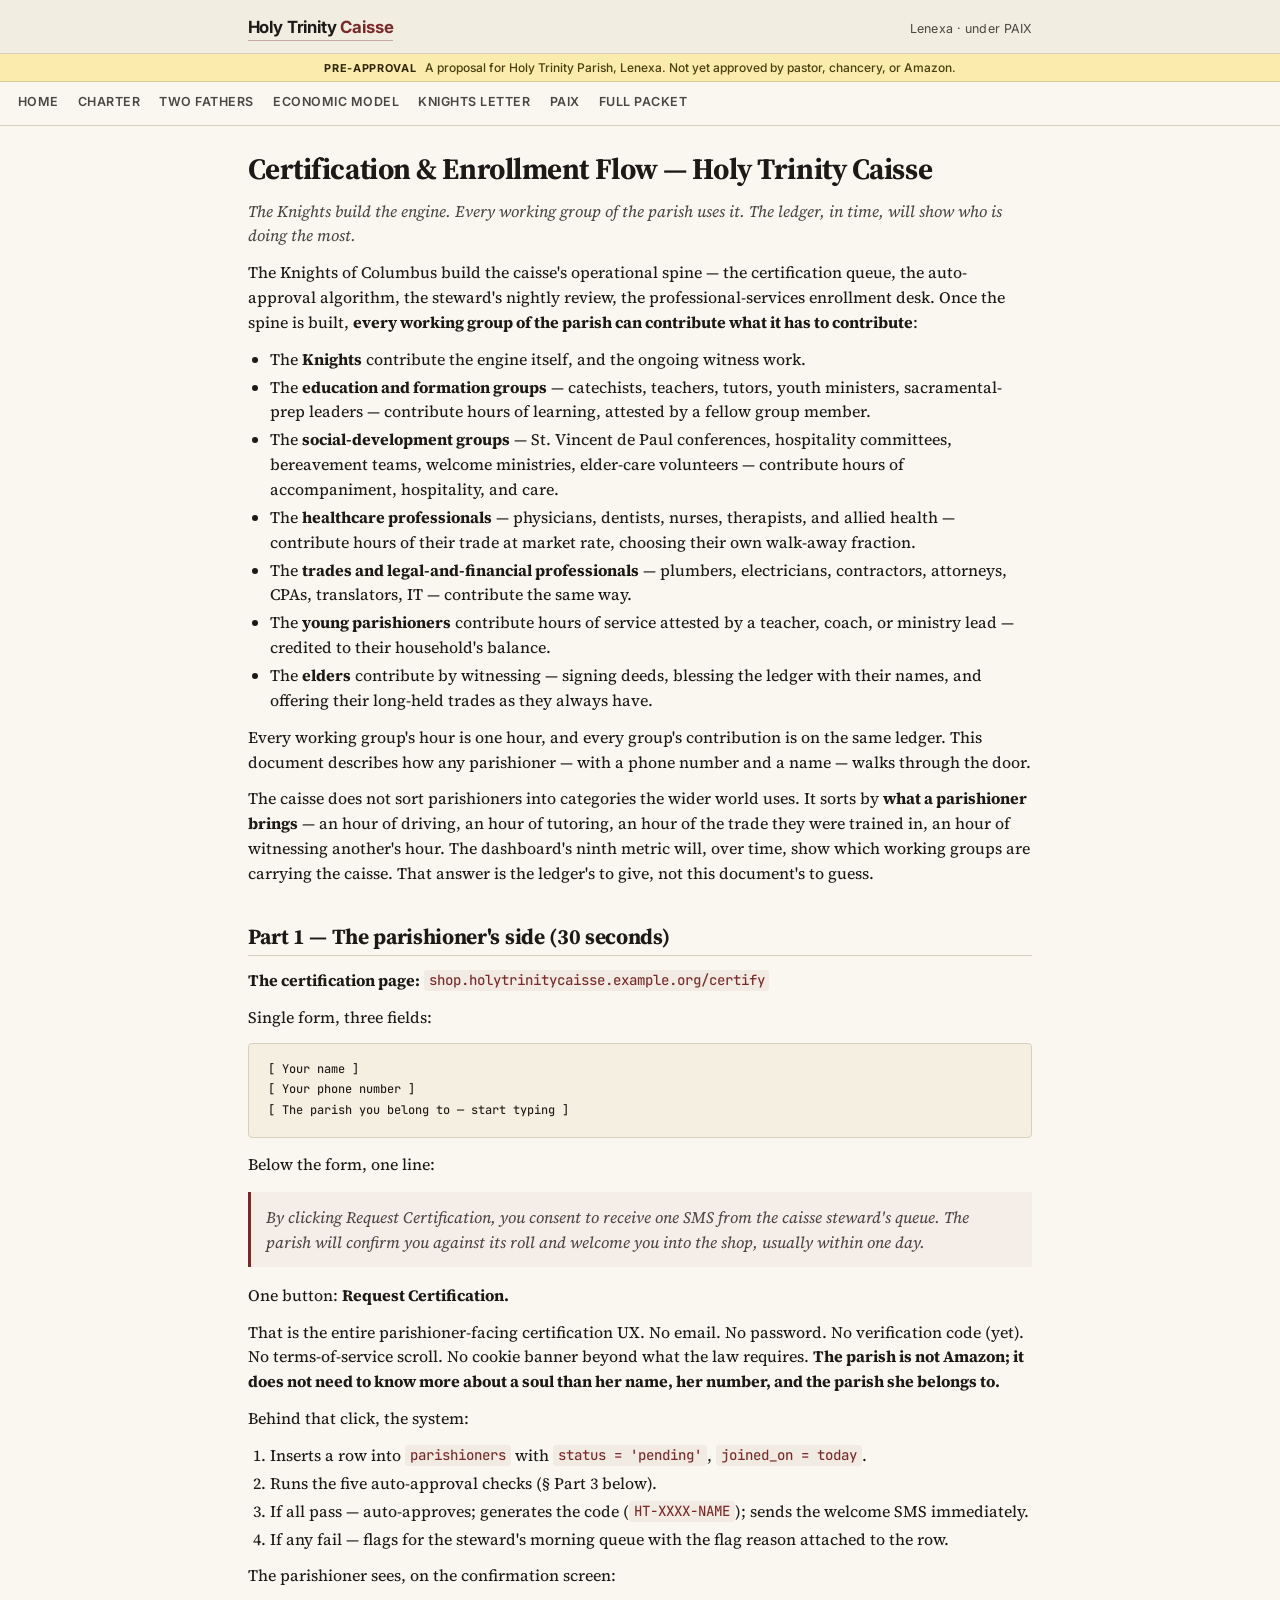
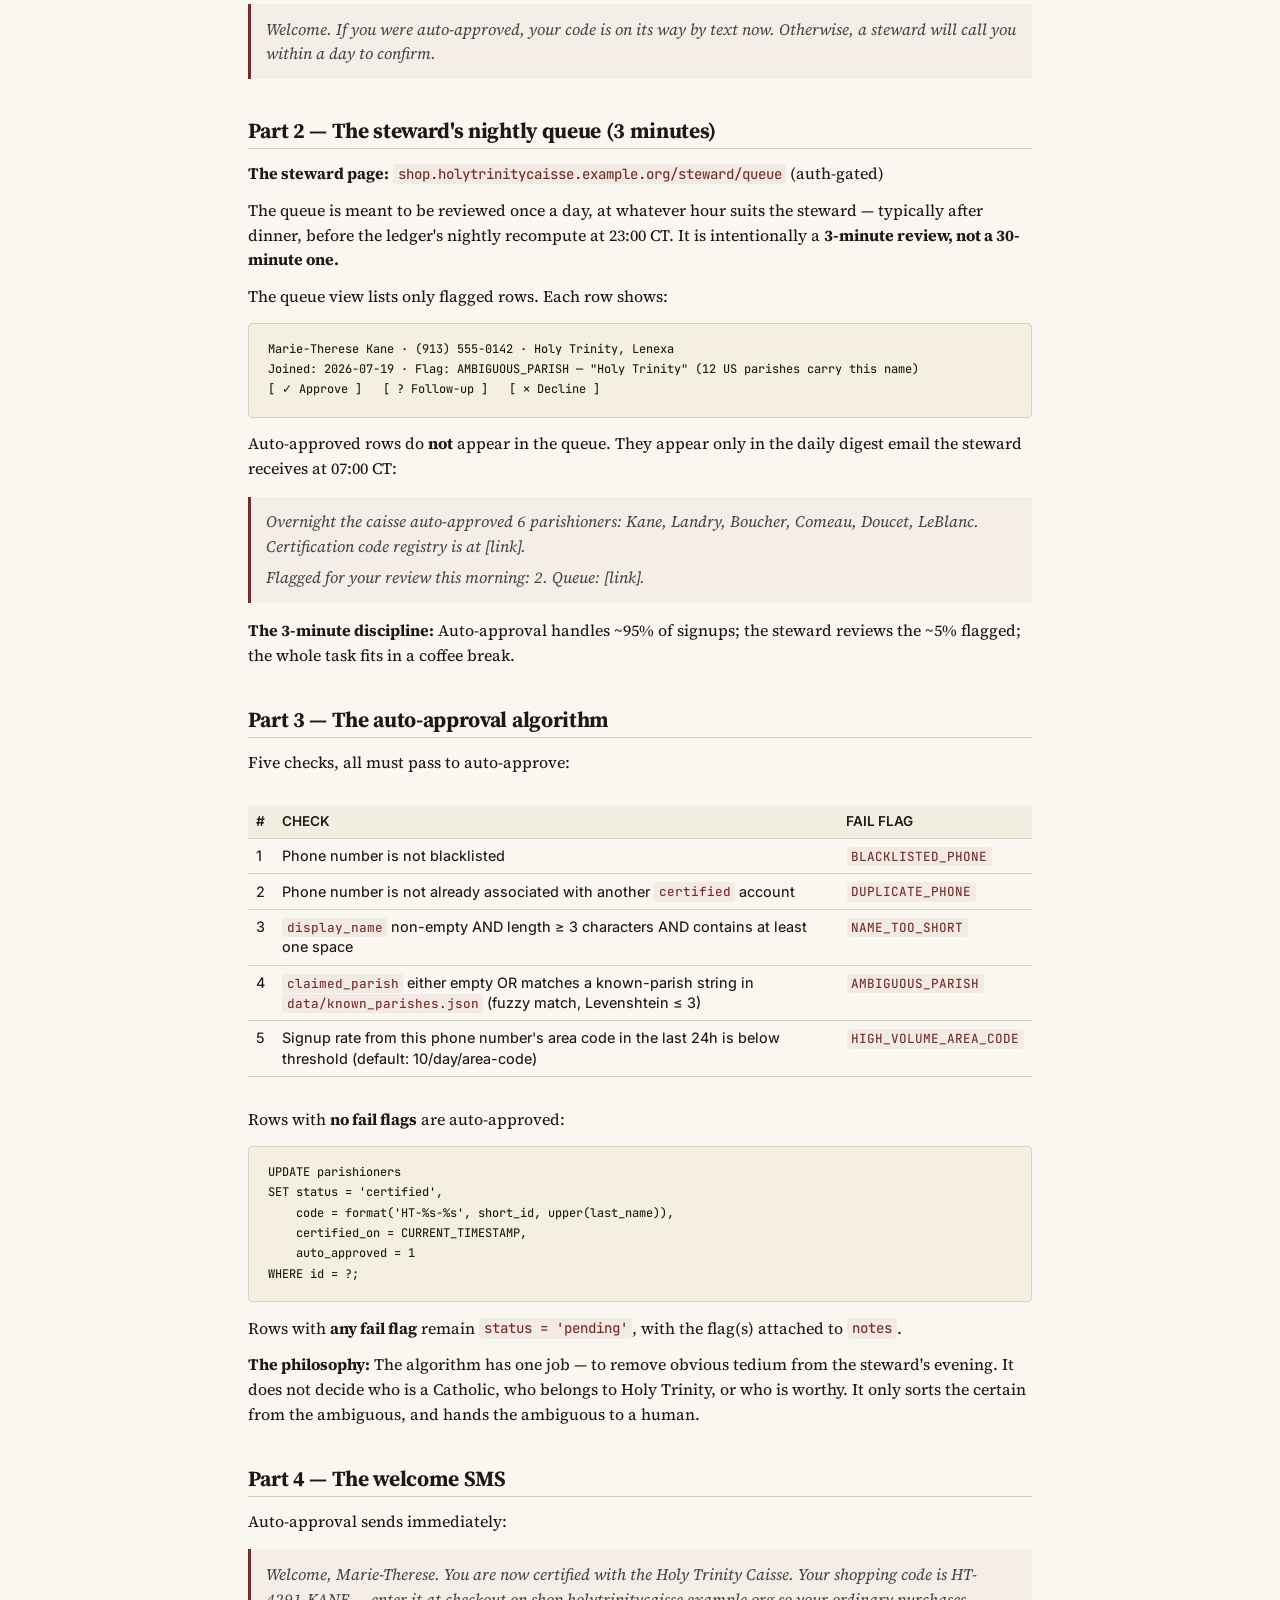
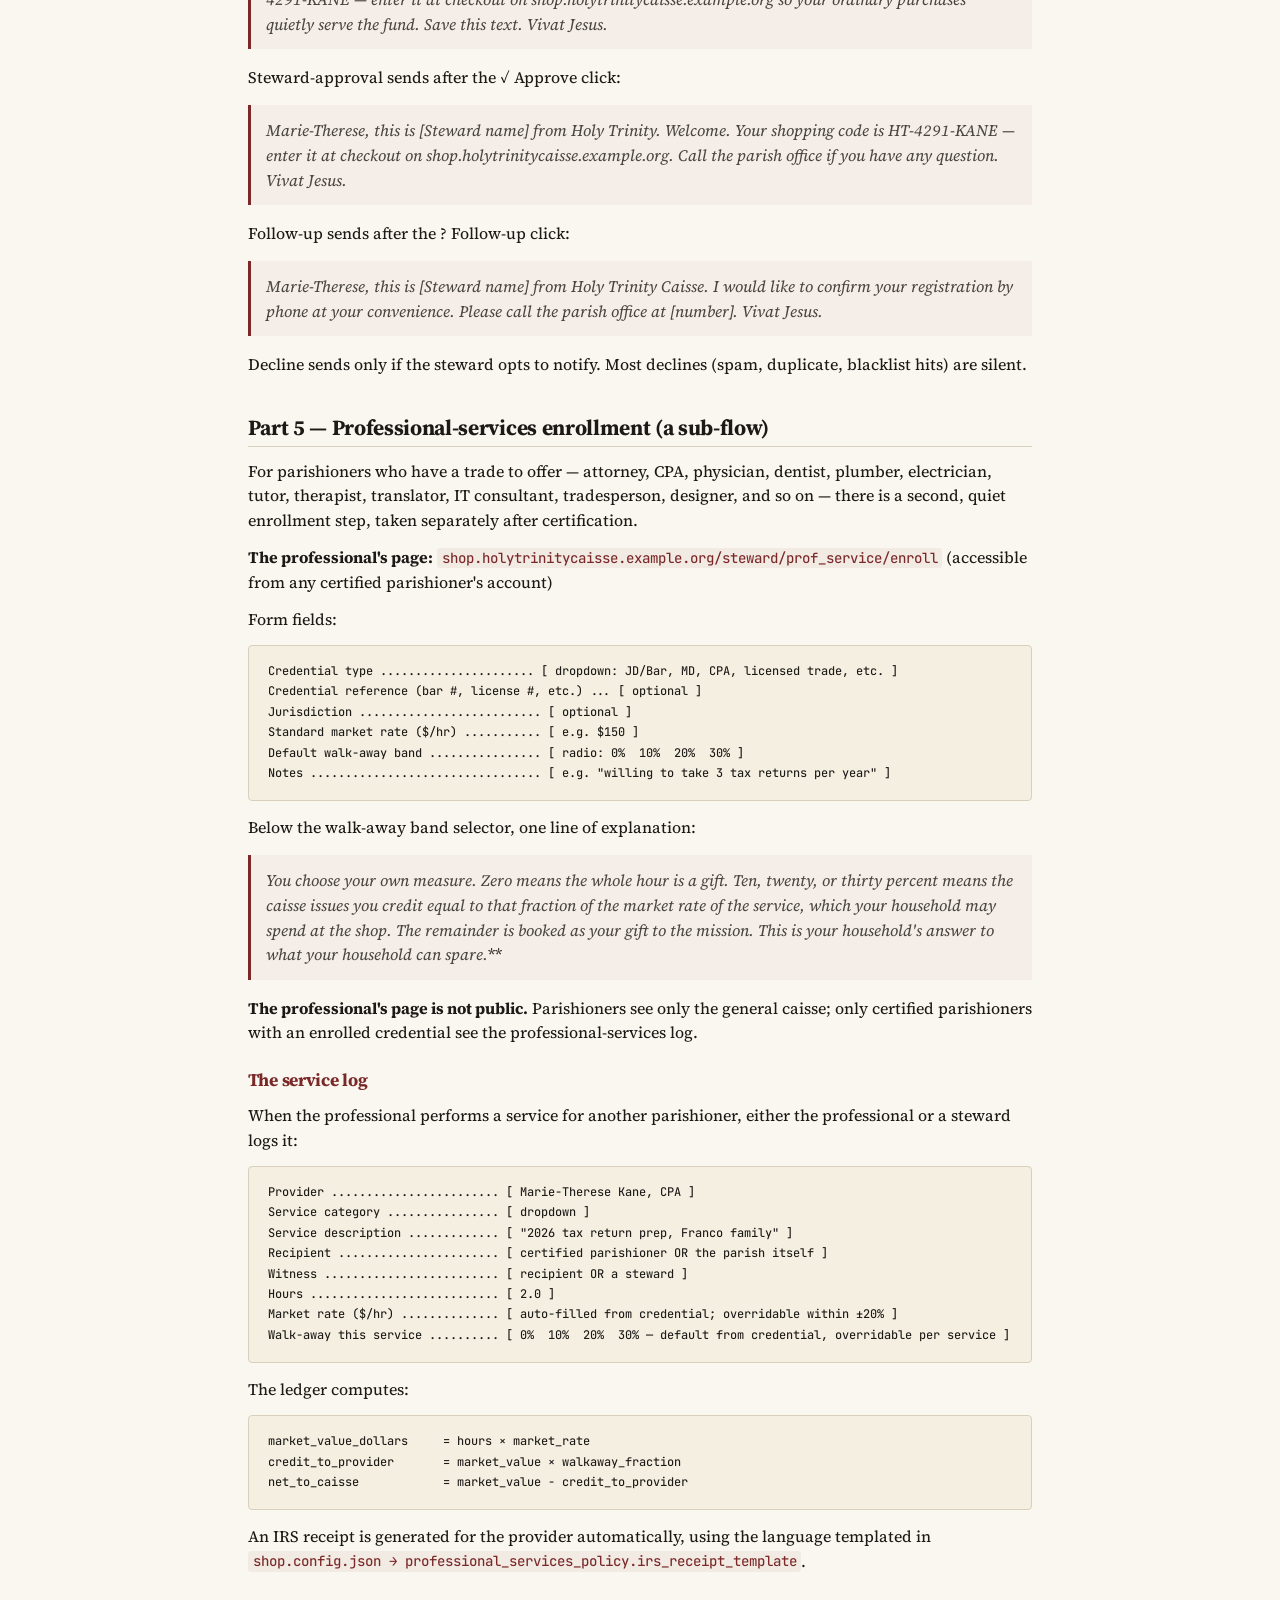
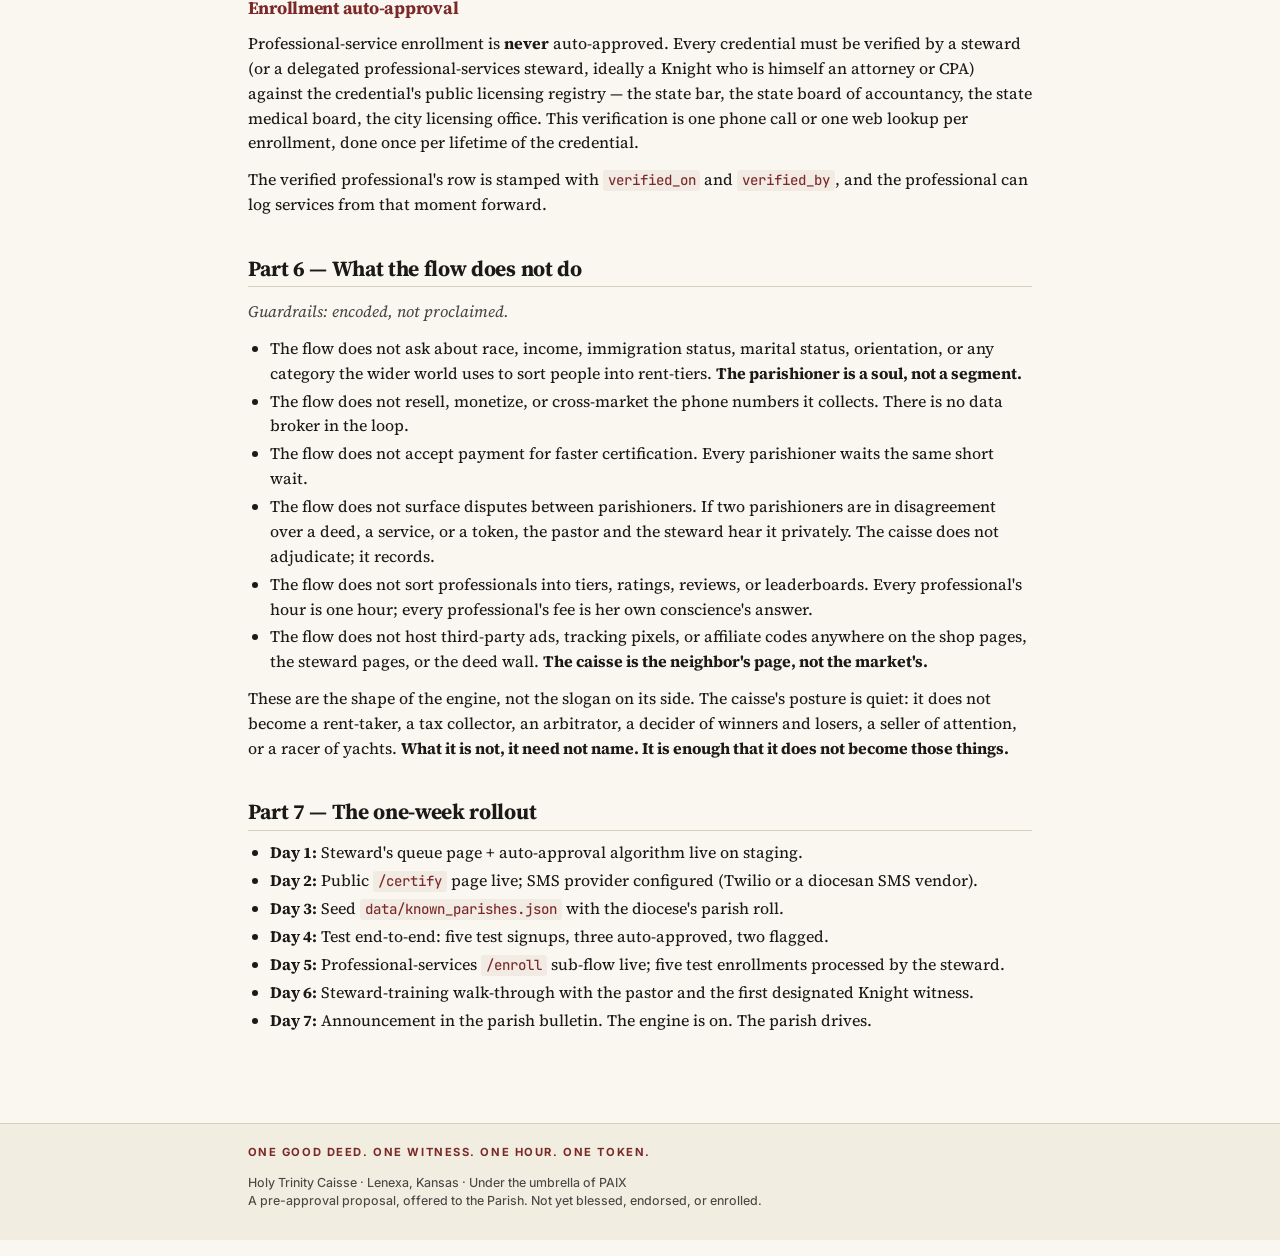
==== commit f343422a: "Footer rebrand: remove tagline slop, proper attribution, no Vivat Jesus The old footer said 'The Fat" ====
--- a/certification-flow.html
+++ b/certification-flow.html
@@ -8,7 +8,7 @@
 <link rel="preconnect" href="https://fonts.googleapis.com">
 <link rel="preconnect" href="https://fonts.gstatic.com" crossorigin>
 <link href="https://fonts.googleapis.com/css2?family=Source+Serif+4:opsz,wght@8..60,400;8..60,500;8..60,600;8..60,700&family=Inter:wght@400;500;600;700&family=JetBrains+Mono:wght@400;500&display=swap" rel="stylesheet">
-<link rel="stylesheet" href="style.css?v=7">
+<link rel="stylesheet" href="style.css?v=8">
 <link rel="icon" href="data:image/svg+xml,%3Csvg xmlns='http://www.w3.org/2000/svg' viewBox='0 0 32 32'%3E%3Crect width='32' height='32' fill='%23faf7f0'/%3E%3Ctext x='16' y='23' text-anchor='middle' font-family='Georgia' font-size='22' fill='%237a2828' font-weight='600'%3E%E2%9C%9D%3C/text%3E%3C/svg%3E">
 </head>
 <body>
@@ -213,8 +213,11 @@
 </main>
 <footer class="site">
   <div class="wrap">
-    <p><em>The Fathers' work, continued. Vivat Jesus.</em></p>
-    <p>One good deed. One witness. One hour. One token.</p>
+    <div class="footer-rule">One good deed. One witness. One hour. One token.</div>
+    <div class="footer-attr">
+      Holy Trinity Caisse · Lenexa, Kansas · Under the umbrella of PAIX<br>
+      A pre-approval proposal, offered to the Parish. Not yet blessed, endorsed, or enrolled.
+    </div>
   </div>
 </footer>
 </body>
--- a/style.css
+++ b/style.css
@@ -214,11 +214,26 @@
 
 footer.site {
   border-top: 1px solid var(--rule);
-  padding: 2rem 0 3rem;
-  font-size: 0.9rem;
-  color: var(--ink-soft);
-  text-align: center;
-  font-style: italic;
+  padding: 1.3rem 0 1.8rem;
+  background: var(--parchment-warm);
+  color: var(--ink-soft);
+  font-style: normal;
+  margin-top: 2rem;
+}
+footer.site .footer-rule {
+  font-family: 'Inter', -apple-system, sans-serif;
+  font-size: 0.7rem;
+  font-weight: 700;
+  letter-spacing: 0.14em;
+  text-transform: uppercase;
+  color: var(--accent);
+  margin-bottom: 0.75rem;
+}
+footer.site .footer-attr {
+  font-family: 'Inter', -apple-system, sans-serif;
+  font-size: 0.78rem;
+  line-height: 1.5;
+  color: var(--ink-soft);
 }
 footer.site a { color: var(--ink-soft); border-bottom-color: rgba(74, 70, 66, 0.3); }
 
